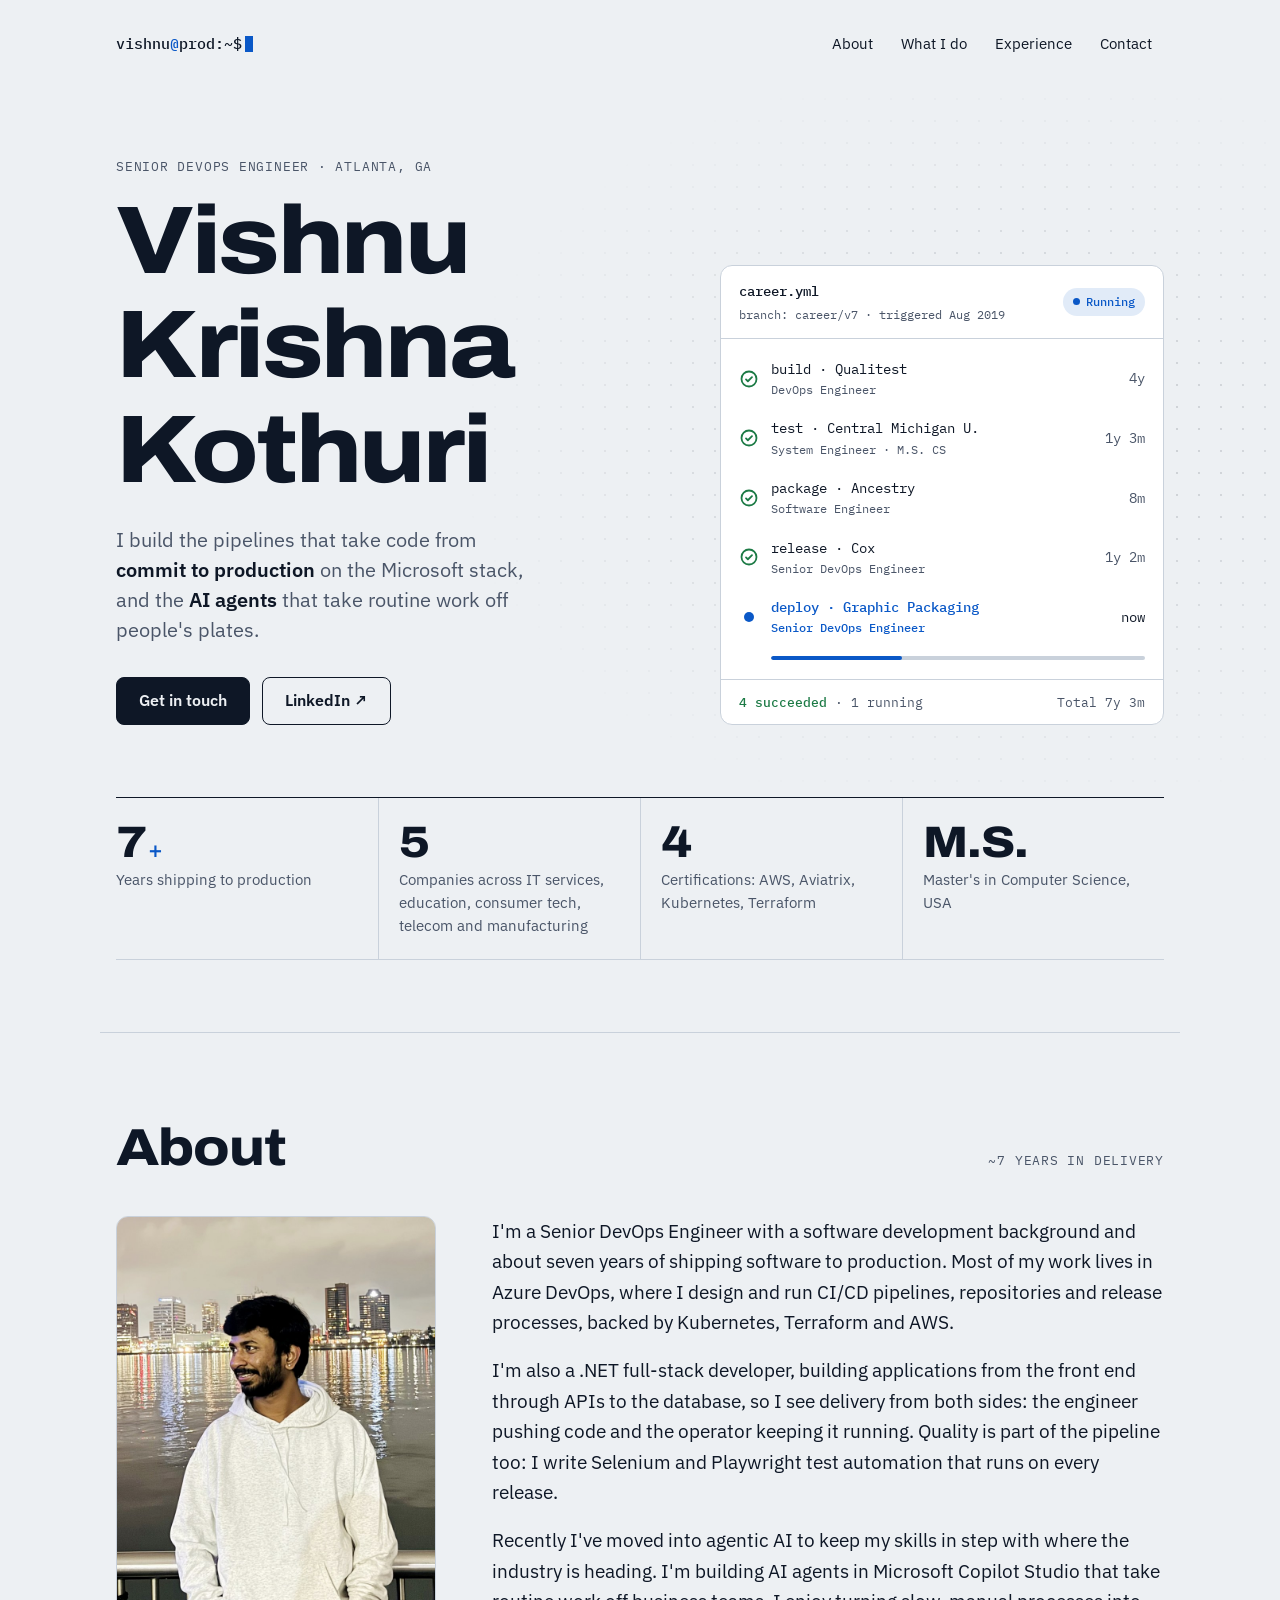
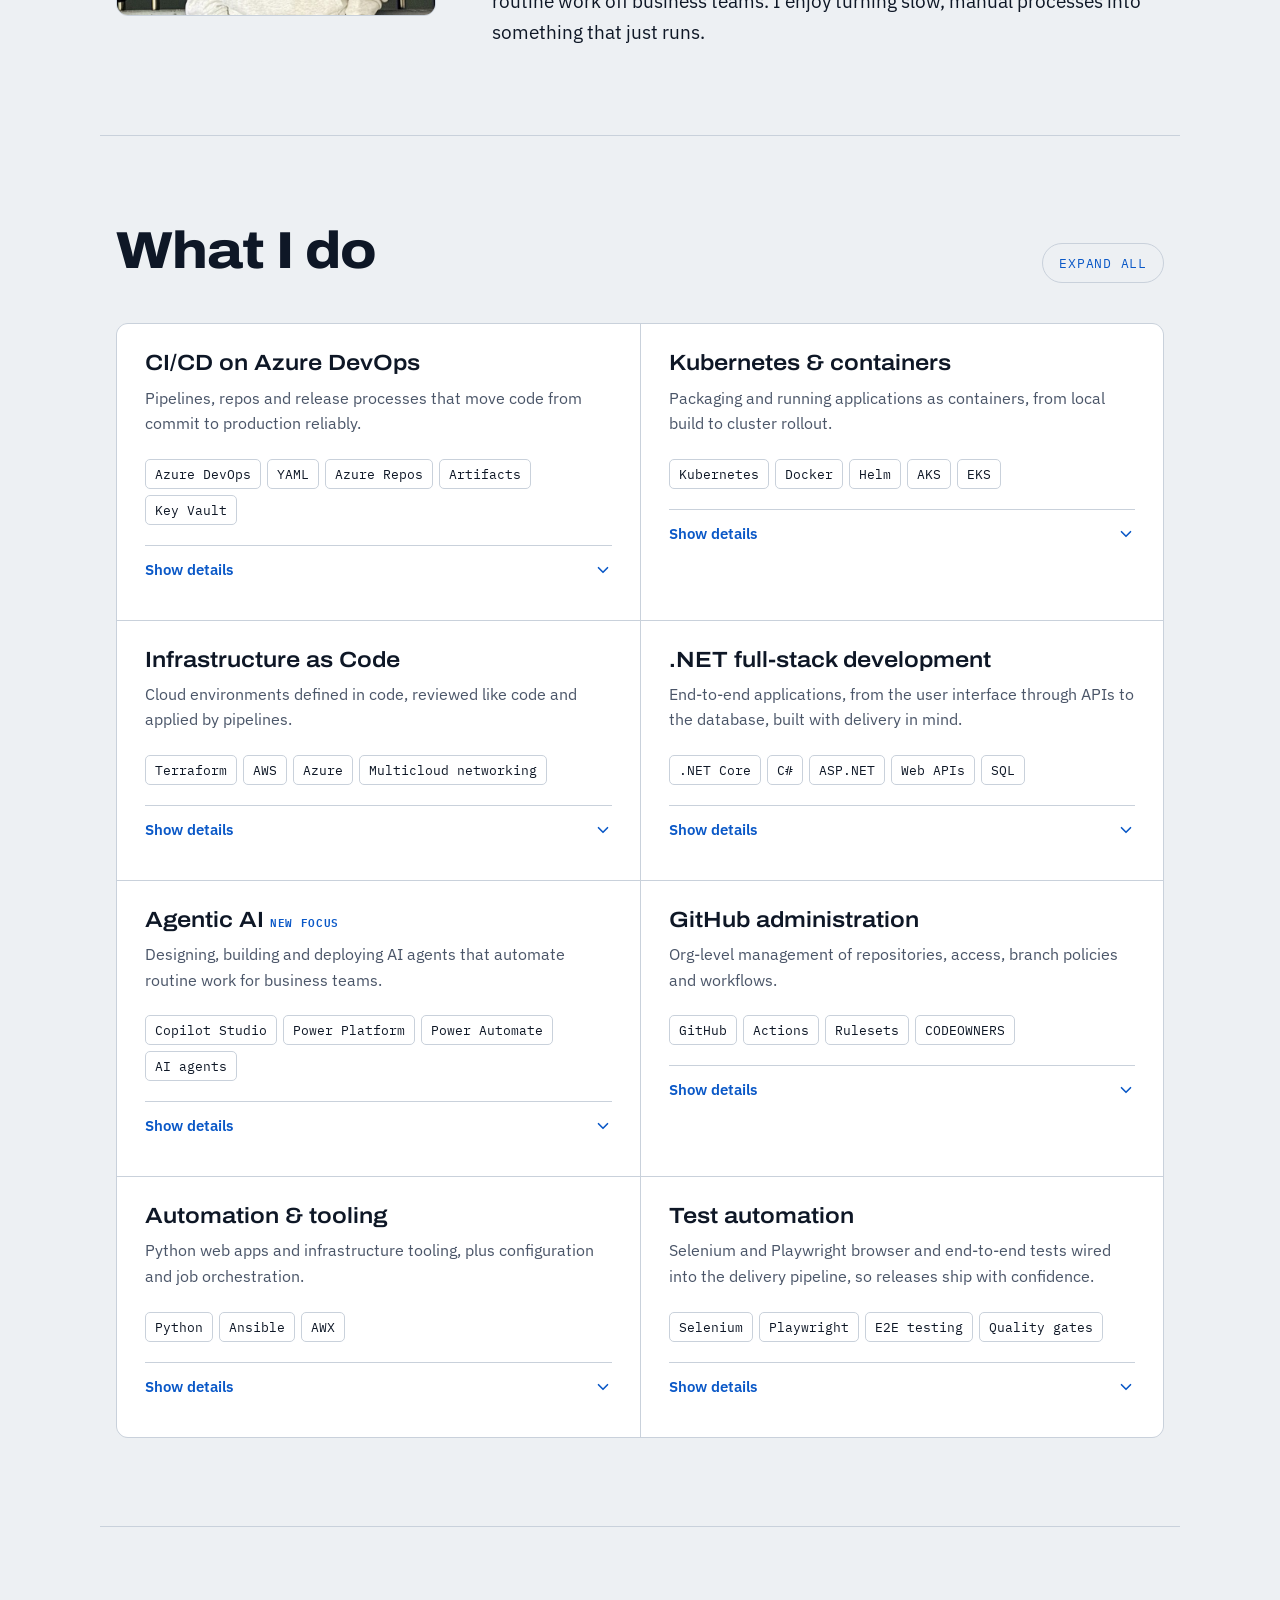
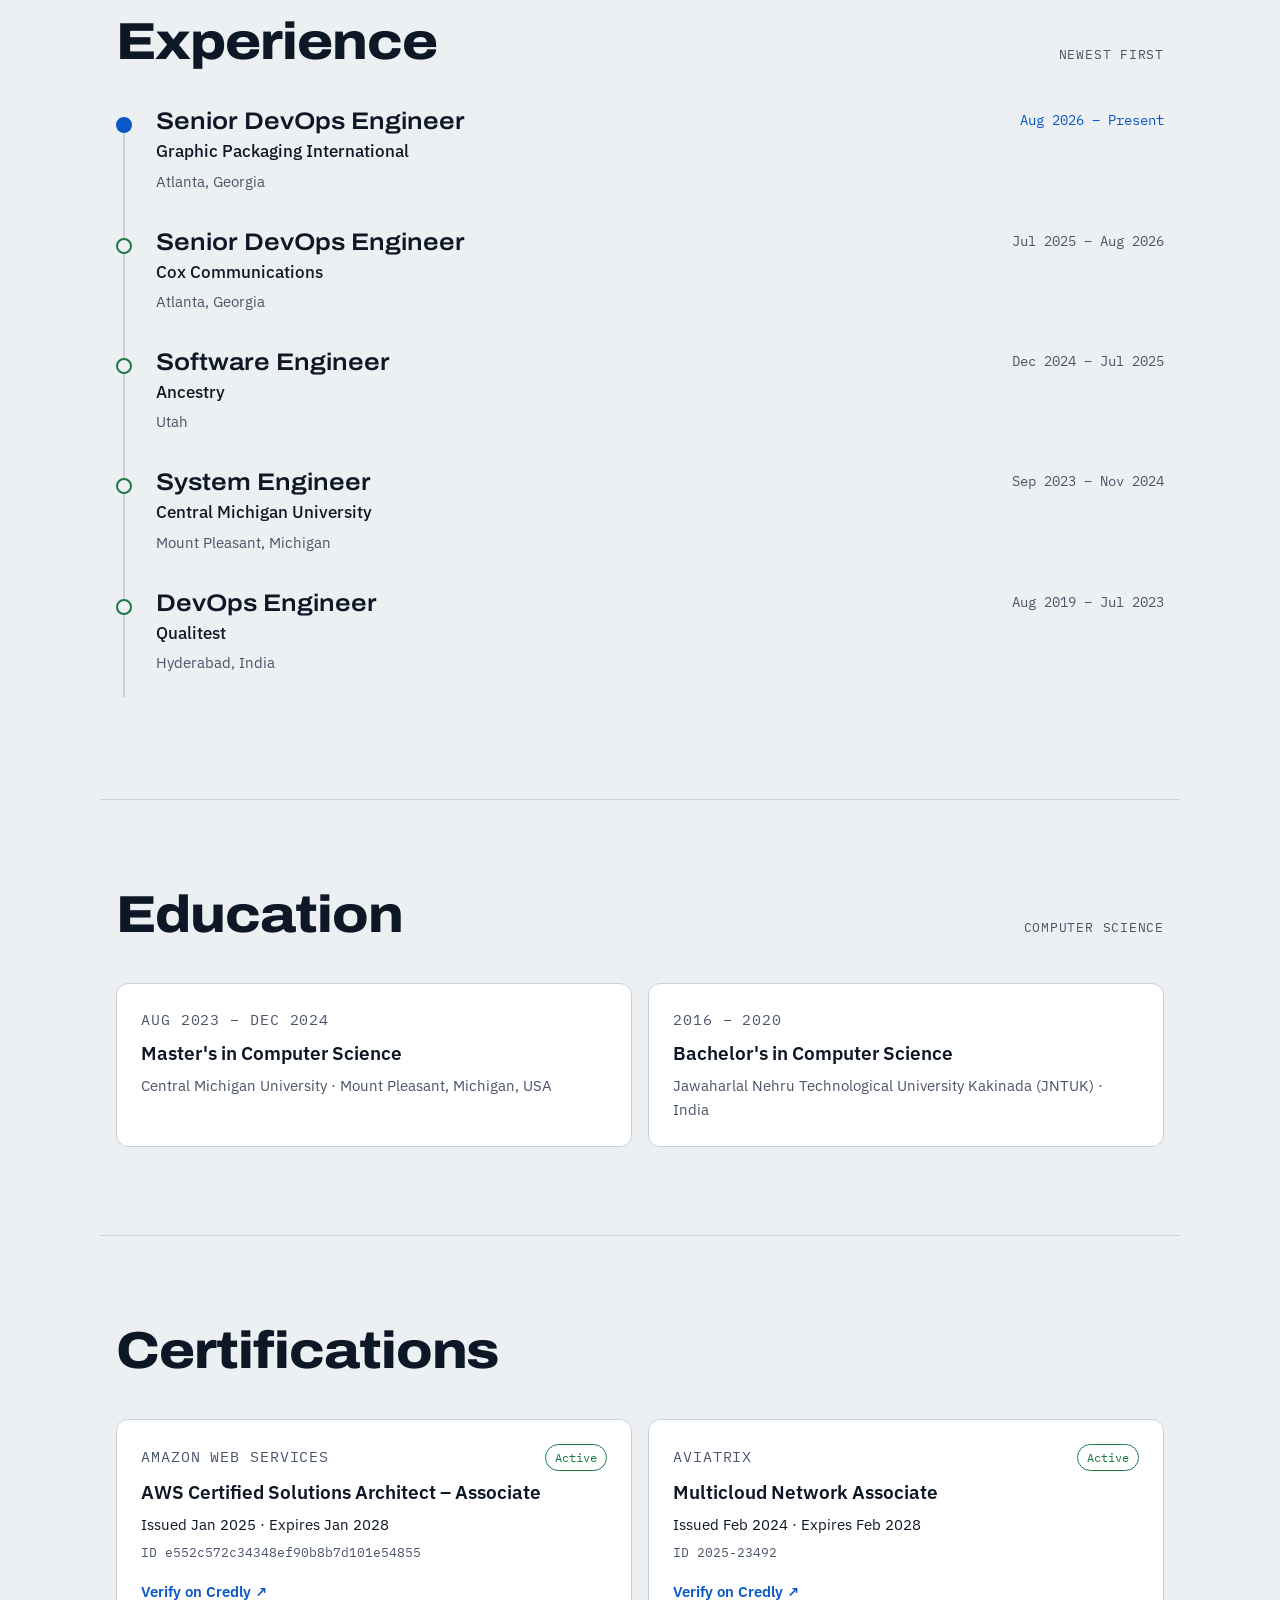
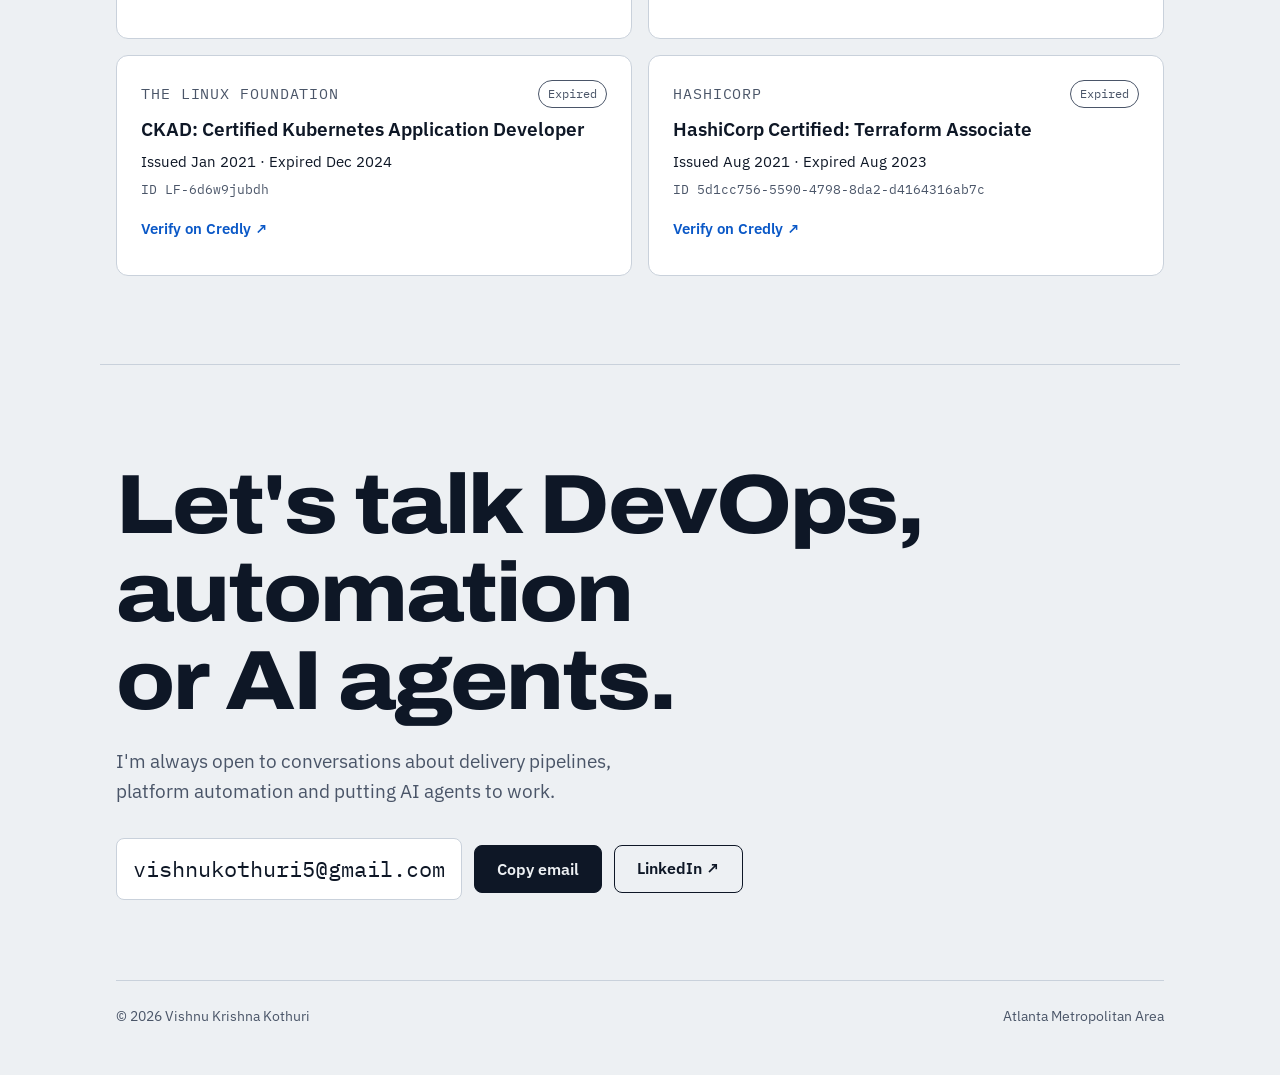
==== index.html @ b06115d7 "Add files via upload" ====
<!doctype html>
<html lang="en">
<head>
  <meta charset="utf-8">
  <meta name="viewport" content="width=device-width, initial-scale=1, viewport-fit=cover">
  <title>Vishnu Krishna Kothuri · Senior DevOps Engineer</title>
  <meta name="description" content="Vishnu Krishna Kothuri is a Senior DevOps Engineer in Atlanta working on Azure DevOps CI/CD, .NET full-stack development, Kubernetes, Terraform, AWS and agentic AI with Microsoft Copilot Studio.">
  <meta name="author" content="Vishnu Krishna Kothuri">
  <meta property="og:type" content="profile">
  <meta property="og:title" content="Vishnu Krishna Kothuri · Senior DevOps Engineer">
  <meta property="og:description" content="Pipelines from commit to production, .NET full-stack, and AI agents on the Microsoft stack.">
  <meta property="og:url" content="https://vishnukothuri.github.io/">
  <meta property="og:image" content="https://vishnukothuri.github.io/assets/vishnu.jpg">
  <meta name="twitter:card" content="summary_large_image">
  <link rel="canonical" href="https://vishnukothuri.github.io/">
  <meta name="theme-color" content="#EDF0F3" media="(prefers-color-scheme: light)">
  <meta name="theme-color" content="#0B111B" media="(prefers-color-scheme: dark)">
  <link rel="icon" href="assets/favicon.svg" type="image/svg+xml">
  <link rel="preconnect" href="https://fonts.googleapis.com">
  <link rel="preconnect" href="https://fonts.gstatic.com" crossorigin>
  <link rel="stylesheet" href="https://fonts.googleapis.com/css2?family=Archivo:wdth,wght@112,600;112,800&family=IBM+Plex+Sans:wght@400;500;600&family=IBM+Plex+Mono:wght@400;500&display=swap">
  <link rel="stylesheet" href="css/styles.css">
</head>
<body>
<header>
  <div class="wrap">
    <a class="mark" href="#top">vishnu<span>@</span>prod:~$</a>
    <nav aria-label="Main">
      <a href="#about">About</a>
      <a href="#work">What I do</a>
      <a href="#experience">Experience</a>
      <a href="#contact">Contact</a>
    </nav>
  </div>
</header>

<main id="top">
  <section class="hero">
    <div class="wrap">
      <div>
        <p class="label">Senior DevOps Engineer · Atlanta, GA</p>
        <h1><span class="ln"><span>Vishnu</span></span><span class="ln"><span>Krishna</span></span><span class="ln"><span>Kothuri</span></span></h1>
        <p class="role">I build the pipelines that take code from <strong>commit to production</strong> on the Microsoft stack, and the <strong>AI agents</strong> that take routine work off people's plates.</p>
        <div class="cta">
          <a class="btn primary" href="#contact">Get in touch</a>
          <a class="btn" href="https://www.linkedin.com/in/vishnukothuri">LinkedIn ↗</a>
        </div>
      </div>
      <div class="run" aria-label="Career shown as a pipeline run">
        <div class="run-head"><span class="run-title"><b>career.yml</b><small>branch: career/v7 · triggered Aug 2019</small></span><span class="badge"><i aria-hidden="true"></i>Running</span></div>
        <ol>
          <li><svg class="chk" viewBox="0 0 24 24" fill="none" stroke="currentColor" stroke-width="2.4" stroke-linecap="round" stroke-linejoin="round" aria-label="Completed" role="img"><circle cx="12" cy="12" r="10"></circle><path d="M8 12.5l2.5 2.5L16 9.5"></path></svg><span class="stg">build · Qualitest<em>DevOps Engineer</em></span><span>4y</span></li>
          <li><svg class="chk" viewBox="0 0 24 24" fill="none" stroke="currentColor" stroke-width="2.4" stroke-linecap="round" stroke-linejoin="round" aria-label="Completed" role="img"><circle cx="12" cy="12" r="10"></circle><path d="M8 12.5l2.5 2.5L16 9.5"></path></svg><span class="stg">test · Central Michigan U.<em>System Engineer · M.S. CS</em></span><span>1y 3m</span></li>
          <li><svg class="chk" viewBox="0 0 24 24" fill="none" stroke="currentColor" stroke-width="2.4" stroke-linecap="round" stroke-linejoin="round" aria-label="Completed" role="img"><circle cx="12" cy="12" r="10"></circle><path d="M8 12.5l2.5 2.5L16 9.5"></path></svg><span class="stg">package · Ancestry<em>Software Engineer</em></span><span>8m</span></li>
          <li><svg class="chk" viewBox="0 0 24 24" fill="none" stroke="currentColor" stroke-width="2.4" stroke-linecap="round" stroke-linejoin="round" aria-label="Completed" role="img"><circle cx="12" cy="12" r="10"></circle><path d="M8 12.5l2.5 2.5L16 9.5"></path></svg><span class="stg">release · Cox<em>Senior DevOps Engineer</em></span><span>1y 2m</span></li>
          <li class="live"><span class="dot" aria-hidden="true"></span><span class="stg">deploy · Graphic Packaging<em>Senior DevOps Engineer</em></span><span>now</span><span class="bar" aria-hidden="true"><b></b></span></li>
        </ol>
        <div class="run-foot"><span><b>4 succeeded</b> · 1 running</span><span>Total 7y 3m</span></div>
      </div>
    </div>
  </section>

  <section class="facts" aria-label="Quick facts">
    <div class="wrap">
      <dl>
        <div><dt>Years shipping to production</dt><dd data-count="7">7<small>+</small></dd></div>
        <div><dt>Companies across IT services, education, consumer tech, telecom and manufacturing</dt><dd data-count="5">5</dd></div>
        <div><dt>Certifications: AWS, Aviatrix, Kubernetes, Terraform</dt><dd data-count="4">4</dd></div>
        <div><dt>Master's in Computer Science, USA</dt><dd>M.S.</dd></div>
      </dl>
    </div>
  </section>

  <section class="block about" id="about">
    <div class="wrap">
      <div class="sec-head"><h2>About</h2><span class="label">~7 years in delivery</span></div>
      <div class="about-grid">
        <figure class="portrait"><img src="assets/vishnu.jpg" width="800" height="1000" loading="lazy" alt="Vishnu Krishna Kothuri by a waterfront with a city skyline at night"></figure>
        <div>
      <p>I'm a Senior DevOps Engineer with a software development background and about seven years of shipping software to production. Most of my work lives in Azure DevOps, where I design and run CI/CD pipelines, repositories and release processes, backed by Kubernetes, Terraform and AWS.</p>
      <p>I'm also a .NET full-stack developer, building applications from the front end through APIs to the database, so I see delivery from both sides: the engineer pushing code and the operator keeping it running. Quality is part of the pipeline too: I write Selenium and Playwright test automation that runs on every release.</p>
      <p>Recently I've moved into agentic AI to keep my skills in step with where the industry is heading. I'm building AI agents in Microsoft Copilot Studio that take routine work off business teams. I enjoy turning slow, manual processes into something that just runs.</p>
        </div>
      </div>
    </div>
  </section>

  <section class="block" id="work">
    <div class="wrap">
      <div class="sec-head"><h2>What I do</h2><button class="toggle-all" id="toggleAll" type="button" aria-pressed="false">Expand all</button></div>
      <div class="areas">
        <div class="area">
          <h3>CI/CD on Azure DevOps</h3>
          <p>Pipelines, repos and release processes that move code from commit to production reliably.</p>
          <div class="tags"><span>Azure DevOps</span><span>YAML</span><span>Azure Repos</span><span>Artifacts</span><span>Key Vault</span></div>
          <details class="more">
            <summary><span class="sm-open">Show details</span><span class="sm-close">Hide details</span><svg viewBox="0 0 24 24" fill="none" stroke="currentColor" stroke-width="2.2" stroke-linecap="round" stroke-linejoin="round" aria-hidden="true"><path d="M6 9l6 6 6-6"></path></svg></summary>
            <ul><li>Multi-stage YAML pipelines with reusable templates shared across teams</li><li>Environment approvals, gates and checks for safe promotion from dev to prod</li><li>Self-hosted agent pools, variable groups and Key Vault-backed secrets</li><li>Branch policies, PR validation builds and versioned artifact feeds</li></ul>
          </details>
        </div>
        <div class="area">
          <h3>Kubernetes &amp; containers</h3>
          <p>Packaging and running applications as containers, from local build to cluster rollout.</p>
          <div class="tags"><span>Kubernetes</span><span>Docker</span><span>Helm</span><span>AKS</span><span>EKS</span></div>
          <details class="more">
            <summary><span class="sm-open">Show details</span><span class="sm-close">Hide details</span><svg viewBox="0 0 24 24" fill="none" stroke="currentColor" stroke-width="2.2" stroke-linecap="round" stroke-linejoin="round" aria-hidden="true"><path d="M6 9l6 6 6-6"></path></svg></summary>
            <ul><li>Dockerfiles and multi-stage builds for lean, secure images</li><li>Deployments, Services, ConfigMaps, Secrets and health probes (CKAD)</li><li>Rolling updates and rollbacks driven straight from the pipeline</li><li>Helm charts to keep releases repeatable across environments</li></ul>
          </details>
        </div>
        <div class="area">
          <h3>Infrastructure as Code</h3>
          <p>Cloud environments defined in code, reviewed like code and applied by pipelines.</p>
          <div class="tags"><span>Terraform</span><span>AWS</span><span>Azure</span><span>Multicloud networking</span></div>
          <details class="more">
            <summary><span class="sm-open">Show details</span><span class="sm-close">Hide details</span><svg viewBox="0 0 24 24" fill="none" stroke="currentColor" stroke-width="2.2" stroke-linecap="round" stroke-linejoin="round" aria-hidden="true"><path d="M6 9l6 6 6-6"></path></svg></summary>
            <ul><li>Reusable Terraform modules with remote state and locking</li><li>Plan-on-PR, apply-on-merge workflows for safe infrastructure changes</li><li>AWS and Azure networking, compute and identity, built to architect-level practices</li><li>Drift detection and consistent dev, test and prod environments</li></ul>
          </details>
        </div>
        <div class="area">
          <h3>.NET full-stack development</h3>
          <p>End-to-end applications, from the user interface through APIs to the database, built with delivery in mind.</p>
          <div class="tags"><span>.NET Core</span><span>C#</span><span>ASP.NET</span><span>Web APIs</span><span>SQL</span></div>
          <details class="more">
            <summary><span class="sm-open">Show details</span><span class="sm-close">Hide details</span><svg viewBox="0 0 24 24" fill="none" stroke="currentColor" stroke-width="2.2" stroke-linecap="round" stroke-linejoin="round" aria-hidden="true"><path d="M6 9l6 6 6-6"></path></svg></summary>
            <ul><li>ASP.NET Core Web APIs and services with clean, testable layers</li><li>Front-end to database feature delivery with SQL data access</li><li>Unit and integration tests that run on every build</li><li>Configuration, logging and health checks designed for production</li></ul>
          </details>
        </div>
        <div class="area">
          <h3>Agentic AI <span class="label" style="font-size:11px;color:var(--accent)">New focus</span></h3>
          <p>Designing, building and deploying AI agents that automate routine work for business teams.</p>
          <div class="tags"><span>Copilot Studio</span><span>Power Platform</span><span>Power Automate</span><span>AI agents</span></div>
          <details class="more">
            <summary><span class="sm-open">Show details</span><span class="sm-close">Hide details</span><svg viewBox="0 0 24 24" fill="none" stroke="currentColor" stroke-width="2.2" stroke-linecap="round" stroke-linejoin="round" aria-hidden="true"><path d="M6 9l6 6 6-6"></path></svg></summary>
            <ul><li>Copilot Studio agents with topics, actions and knowledge sources</li><li>Connecting agents to business systems through Power Automate flows</li><li>Grounding answers in company documents and data</li><li>Moving agents through environments with proper lifecycle management</li></ul>
          </details>
        </div>
        <div class="area">
          <h3>GitHub administration</h3>
          <p>Org-level management of repositories, access, branch policies and workflows.</p>
          <div class="tags"><span>GitHub</span><span>Actions</span><span>Rulesets</span><span>CODEOWNERS</span></div>
          <details class="more">
            <summary><span class="sm-open">Show details</span><span class="sm-close">Hide details</span><svg viewBox="0 0 24 24" fill="none" stroke="currentColor" stroke-width="2.2" stroke-linecap="round" stroke-linejoin="round" aria-hidden="true"><path d="M6 9l6 6 6-6"></path></svg></summary>
            <ul><li>Teams, roles and least-privilege access across the organization</li><li>Rulesets and branch protection with required reviews and checks</li><li>Reusable GitHub Actions workflows and shared runners</li><li>Repository standards: templates, CODEOWNERS and security settings</li></ul>
          </details>
        </div>
        <div class="area">
          <h3>Automation &amp; tooling</h3>
          <p>Python web apps and infrastructure tooling, plus configuration and job orchestration.</p>
          <div class="tags"><span>Python</span><span>Ansible</span><span>AWX</span></div>
          <details class="more">
            <summary><span class="sm-open">Show details</span><span class="sm-close">Hide details</span><svg viewBox="0 0 24 24" fill="none" stroke="currentColor" stroke-width="2.2" stroke-linecap="round" stroke-linejoin="round" aria-hidden="true"><path d="M6 9l6 6 6-6"></path></svg></summary>
            <ul><li>Python tools and web apps for infrastructure management</li><li>Ansible playbooks and roles for consistent server configuration</li><li>AWX job templates, inventories and schedules for self-service runs</li><li>Replacing manual runbooks with automated, auditable jobs</li></ul>
          </details>
        </div>
        <div class="area">
          <h3>Test automation</h3>
          <p>Selenium and Playwright browser and end-to-end tests wired into the delivery pipeline, so releases ship with confidence.</p>
          <div class="tags"><span>Selenium</span><span>Playwright</span><span>E2E testing</span><span>Quality gates</span></div>
          <details class="more">
            <summary><span class="sm-open">Show details</span><span class="sm-close">Hide details</span><svg viewBox="0 0 24 24" fill="none" stroke="currentColor" stroke-width="2.2" stroke-linecap="round" stroke-linejoin="round" aria-hidden="true"><path d="M6 9l6 6 6-6"></path></svg></summary>
            <ul><li>Selenium and Playwright suites built on page-object patterns</li><li>Cross-browser and parallel test runs inside CI</li><li>Test reports, screenshots and traces published with each run</li><li>Quality gates that stop a failing build before release</li></ul>
          </details>
        </div>
      </div>
    </div>
  </section>

  <section class="block" id="experience">
    <div class="wrap">
      <div class="sec-head"><h2>Experience</h2><span class="label">Newest first</span></div>
      <ol class="stages">
        <li class="stage now"><h3>Senior DevOps Engineer</h3><span class="co">Graphic Packaging International</span><span class="meta">Atlanta, Georgia</span><span class="when">Aug 2026 – Present</span></li>
        <li class="stage"><h3>Senior DevOps Engineer</h3><span class="co">Cox Communications</span><span class="meta">Atlanta, Georgia</span><span class="when">Jul 2025 – Aug 2026</span></li>
        <li class="stage"><h3>Software Engineer</h3><span class="co">Ancestry</span><span class="meta">Utah</span><span class="when">Dec 2024 – Jul 2025</span></li>
        <li class="stage"><h3>System Engineer</h3><span class="co">Central Michigan University</span><span class="meta">Mount Pleasant, Michigan</span><span class="when">Sep 2023 – Nov 2024</span></li>
        <li class="stage"><h3>DevOps Engineer</h3><span class="co">Qualitest</span><span class="meta">Hyderabad, India</span><span class="when">Aug 2019 – Jul 2023</span></li>
      </ol>
    </div>
  </section>

  <section class="block" id="education">
    <div class="wrap">
      <div class="sec-head"><h2>Education</h2><span class="label">Computer Science</span></div>
      <div class="certs">
        <div class="cert"><span class="label">Aug 2023 – Dec 2024</span><strong>Master's in Computer Science</strong><span>Central Michigan University · Mount Pleasant, Michigan, USA</span></div>
        <div class="cert"><span class="label">2016 – 2020</span><strong>Bachelor's in Computer Science</strong><span>Jawaharlal Nehru Technological University Kakinada (JNTUK) · India</span></div>
      </div>
    </div>
  </section>

  <section class="block" id="certs">
    <div class="wrap">
      <div class="sec-head"><h2>Certifications</h2></div>
      <div class="certs">
        <div class="cert"><div class="cert-top"><span class="label">Amazon Web Services</span><span class="st on">Active</span></div><strong>AWS Certified Solutions Architect – Associate</strong><span class="dates">Issued Jan 2025 · Expires Jan 2028</span><span class="cid">ID e552c572c34348ef90b8b7d101e54855</span><a class="verify" href="https://www.credly.com/badges/22c8c0d5-47d7-46fd-81a7-9b046c6620ed/public_url">Verify on Credly ↗</a></div>
        <div class="cert"><div class="cert-top"><span class="label">Aviatrix</span><span class="st on">Active</span></div><strong>Multicloud Network Associate</strong><span class="dates">Issued Feb 2024 · Expires Feb 2028</span><span class="cid">ID 2025-23492</span><a class="verify" href="https://www.credly.com/badges/27cd3a73-63f0-4ceb-a4c9-595061b19363/public_url">Verify on Credly ↗</a></div>
        <div class="cert"><div class="cert-top"><span class="label">The Linux Foundation</span><span class="st off">Expired</span></div><strong>CKAD: Certified Kubernetes Application Developer</strong><span class="dates">Issued Jan 2021 · Expired Dec 2024</span><span class="cid">ID LF-6d6w9jubdh</span><a class="verify" href="https://www.credly.com/badges/189e9dc8-95a3-4b4f-8931-de633e4121b8">Verify on Credly ↗</a></div>
        <div class="cert"><div class="cert-top"><span class="label">HashiCorp</span><span class="st off">Expired</span></div><strong>HashiCorp Certified: Terraform Associate</strong><span class="dates">Issued Aug 2021 · Expired Aug 2023</span><span class="cid">ID 5d1cc756-5590-4798-8da2-d4164316ab7c</span><a class="verify" href="https://www.credly.com/badges/5d1cc756-5590-4798-8da2-d4164316ab7c">Verify on Credly ↗</a></div>
      </div>
    </div>
  </section>

  <section class="contact" id="contact">
    <div class="wrap">
      <h2>Let's talk DevOps, automation or AI agents.</h2>
      <p class="lead">I'm always open to conversations about delivery pipelines, platform automation and putting AI agents to work.</p>
      <div class="email-row">
        <span class="email" id="email">vishnukothuri5@gmail.com</span>
        <button class="btn primary" id="copyBtn" type="button">Copy email</button>
        <a class="btn" href="https://www.linkedin.com/in/vishnukothuri">LinkedIn ↗</a>
        <span class="copied" id="copied" aria-live="polite"></span>
      </div>
      <footer><span>© 2026 Vishnu Krishna Kothuri</span><span>Atlanta Metropolitan Area</span></footer>
    </div>
  </section>
</main>

<script src="js/main.js" defer></script>
</body>
</html>
---- css/styles.css ----
/* Base reset */
*,*::before,*::after{box-sizing:border-box}
html{-webkit-text-size-adjust:100%;scroll-behavior:smooth}
@media (prefers-reduced-motion:reduce){html{scroll-behavior:auto}}
body{margin:0}
img{max-width:100%;height:auto}
[hidden]{display:none!important}

/* Layout: one narrow column; the career is drawn as a delivery pipeline, commit (2019) to production (now). */
:root{
  --bg:#EDF0F3; --surface:#FFFFFF; --ink:#0E1726; --muted:#4A5568; --line:#C9D1DB;
  --accent:#0A58C7; --ok:#1C7A45;
  --display:"Archivo",'Helvetica Neue',Arial,sans-serif;
  --body:"IBM Plex Sans",system-ui,sans-serif;
  --mono:"IBM Plex Mono",ui-monospace,Menlo,monospace;
}
@media (prefers-color-scheme:dark){:root:not([data-theme="light"]){--bg:#0B111B;--surface:#131C2A;--ink:#E7ECF3;--muted:#9AA7B8;--line:#26334A;--accent:#6EA8FF;--ok:#4CC37F;color-scheme:dark}}
:root[data-theme="dark"]{--bg:#0B111B;--surface:#131C2A;--ink:#E7ECF3;--muted:#9AA7B8;--line:#26334A;--accent:#6EA8FF;--ok:#4CC37F;color-scheme:dark}

body{background:var(--bg);color:var(--ink);font-family:var(--body);font-size:17px;line-height:1.6}
.wrap{max-width:1080px;margin:0 auto;padding-left:max(16px,env(safe-area-inset-left,0px));padding-right:max(16px,env(safe-area-inset-right,0px))}
a{color:var(--accent)}
a:focus-visible,button:focus-visible{outline:2px solid var(--accent);outline-offset:3px;border-radius:4px}
h1,h2,h3{font-family:var(--display);font-stretch:112%;text-wrap:balance;margin:0;line-height:1.05}
.label{font-family:var(--mono);font-size:13px;letter-spacing:.06em;text-transform:uppercase;color:var(--muted)}


/* header */
header .wrap{display:flex;flex-wrap:wrap;justify-content:space-between;align-items:center;gap:12px;padding-block:22px}
.mark{font-family:var(--mono);font-weight:500;font-size:15px;color:var(--ink);text-decoration:none}
.mark span{color:var(--accent)}
nav{display:flex;flex-wrap:wrap;gap:4px}
nav a{color:var(--ink);text-decoration:none;font-size:15px;padding:10px 12px;border-radius:6px}
nav a:hover{background:var(--surface)}

/* hero */
.hero .wrap{padding-block:56px 72px;display:grid;grid-template-columns:minmax(0,1.25fr) minmax(0,1fr);gap:48px;align-items:end}
.hero h1{font-weight:800;font-size:clamp(46px,7.6vw,96px);letter-spacing:-.025em}
.hero .role{margin:20px 0 0;font-size:20px;line-height:1.5;max-width:34ch;color:var(--muted)}
.hero .role strong{color:var(--ink);font-weight:600}
.cta{display:flex;flex-wrap:wrap;gap:12px;margin-top:32px}
.btn{display:inline-flex;align-items:center;gap:8px;min-height:48px;padding:0 22px;border-radius:8px;font-weight:600;font-size:16px;text-decoration:none;border:1.5px solid var(--ink);color:var(--ink);background:transparent;cursor:pointer;font-family:var(--body)}
.btn.primary{background:var(--ink);color:var(--bg)}
.btn:hover{border-color:var(--accent)}

/* pipeline card */
.run{background:var(--surface);border:1px solid var(--line);border-radius:12px;font-family:var(--mono);font-size:14px;overflow:hidden}
.run-head{display:flex;justify-content:space-between;gap:12px;padding:14px 18px;border-bottom:1px solid var(--line);color:var(--muted)}
.run-head b{color:var(--ink);font-weight:500}
.run ol{list-style:none;margin:0;padding:10px 0}
.run li{display:grid;grid-template-columns:20px minmax(0,1fr) auto;gap:12px;align-items:center;padding:9px 18px}
.dot{width:10px;height:10px;border-radius:50%;background:var(--ok);justify-self:center}
.run li.live .dot{background:var(--accent);box-shadow:0 0 0 0 var(--accent);animation:ping 1.8s ease-out infinite}
.run li span:last-child{color:var(--muted);font-variant-numeric:tabular-nums}
.run li.live span:nth-child(2){color:var(--accent);font-weight:500}
.run-head{align-items:center;flex-wrap:wrap}
.run-title{display:flex;flex-direction:column;gap:2px;min-width:0}
.run-title small{font-size:12px;color:var(--muted)}
.badge{display:inline-flex;align-items:center;gap:6px;font-size:12px;font-weight:500;padding:4px 10px;border-radius:999px;color:var(--accent);background:color-mix(in srgb,var(--accent) 12%,transparent)}
.badge i{width:7px;height:7px;border-radius:50%;background:var(--accent);animation:ping 1.8s ease-out infinite}
.run li .chk{width:18px;height:18px;color:var(--ok);justify-self:center}
.run li .stg{display:flex;flex-direction:column;min-width:0}
.run li .stg em{font-style:normal;font-size:12px;color:var(--muted)}
.run li.live .stg em{color:var(--accent)}
.bar{grid-column:2/4;height:4px;border-radius:2px;background:var(--line);overflow:hidden;margin-top:6px}
.bar b{display:block;height:100%;width:35%;background:var(--accent);border-radius:2px;animation:slide 2.4s ease-in-out infinite}
@keyframes slide{0%{transform:translateX(-100%)}100%{transform:translateX(290%)}}
.run-foot{display:flex;flex-wrap:wrap;justify-content:space-between;gap:8px;padding:12px 18px;border-top:1px solid var(--line);font-size:12.5px;color:var(--muted)}
.run-foot b{color:var(--ok);font-weight:500}
@media (prefers-reduced-motion:reduce){.badge i,.bar b{animation:none}}
@keyframes ping{0%{box-shadow:0 0 0 0 color-mix(in srgb,var(--accent) 55%,transparent)}100%{box-shadow:0 0 0 10px transparent}}
@media (prefers-reduced-motion:reduce){.run li.live .dot{animation:none}}

/* quick facts */
.facts .wrap{padding-block:0 72px}
.facts dl{margin:0;display:grid;grid-template-columns:repeat(4,minmax(0,1fr));border-top:1.5px solid var(--ink);border-bottom:1px solid var(--line)}
.facts dl>div{padding:22px 20px 22px 0;display:flex;flex-direction:column;gap:4px;min-width:0}
.facts dl>div+div{padding-left:20px;border-left:1px solid var(--line)}
.facts dt{order:2;font-size:14.5px;color:var(--muted)}
.facts dd{order:1;margin:0;font-family:var(--display);font-stretch:112%;font-weight:800;font-size:clamp(30px,4vw,44px);line-height:1;letter-spacing:-.02em;font-variant-numeric:tabular-nums}
.facts dd small{font-size:.5em;font-weight:600;color:var(--accent);margin-left:2px}
@media (max-width:820px){.facts dl{grid-template-columns:repeat(2,minmax(0,1fr))}.facts dl>div:nth-child(3){padding-left:0;border-left:0}.facts dl>div:nth-child(n+3){border-top:1px solid var(--line)}}

/* sections */
section.block .wrap{padding-block:88px;border-top:1px solid var(--line)}
.sec-head{display:flex;flex-wrap:wrap;justify-content:space-between;align-items:baseline;gap:8px 24px;margin-bottom:40px}
.sec-head h2{font-weight:800;font-size:clamp(32px,4.6vw,52px);letter-spacing:-.02em}
.about p{margin:0;max-width:65ch;font-size:19px}
.about-grid{display:grid;grid-template-columns:minmax(0,320px) minmax(0,1fr);gap:56px;align-items:start}
.portrait{margin:0;display:flex;flex-direction:column;gap:10px}
.portrait img{display:block;width:100%;max-width:100%;aspect-ratio:4/5;object-fit:cover;border-radius:12px;border:1px solid var(--line)}
.portrait figcaption{font-family:var(--mono);font-size:13px;color:var(--muted)}
.about p+p{margin-top:18px}

.areas{display:grid;grid-template-columns:repeat(2,minmax(0,1fr));gap:1px;background:var(--line);border:1px solid var(--line);border-radius:12px;overflow:hidden}
.area{background:var(--surface);padding:28px;display:flex;flex-direction:column;gap:10px;min-width:0}
.area h3{font-size:22px;font-weight:600}
.area p{margin:0;color:var(--muted);font-size:16px}
.area ul{margin:4px 0 2px;padding:0;list-style:none;display:flex;flex-direction:column;gap:8px}
.area li{position:relative;padding-left:20px;font-size:15px;line-height:1.5}
.area li::before{content:"";position:absolute;left:2px;top:.62em;width:8px;height:2px;background:var(--accent)}
.area .tags{padding-top:6px}

/* Tap-to-expand details */
.more{border-top:1px solid var(--line);margin-top:10px;padding-top:2px}
.more summary{list-style:none;cursor:pointer;display:flex;align-items:center;justify-content:space-between;gap:12px;min-height:44px;font-weight:600;font-size:15px;color:var(--accent);border-radius:6px}
.more summary::-webkit-details-marker{display:none}
.more summary svg{width:18px;height:18px;flex:none;transition:transform .25s ease}
.more[open] summary svg{transform:rotate(180deg)}
.more summary:focus-visible{outline:2px solid var(--accent);outline-offset:3px}
.more .sm-close,.more[open] .sm-open{display:none}
.more[open] .sm-close{display:inline}
.more ul{padding-bottom:6px}
@media (prefers-reduced-motion:no-preference){.more[open] ul{animation:fadeUp .35s ease both}}
.toggle-all{font-family:var(--mono);font-size:13px;letter-spacing:.06em;text-transform:uppercase;color:var(--accent);background:transparent;border:1px solid var(--line);border-radius:999px;padding:0 16px;min-height:40px;cursor:pointer}
.toggle-all:hover{border-color:var(--accent)}
.toggle-all:focus-visible{outline:2px solid var(--accent);outline-offset:3px}
.tags{display:flex;flex-wrap:wrap;gap:6px;margin-top:6px}
.tags span{font-family:var(--mono);font-size:12.5px;padding:4px 9px;border:1px solid var(--line);border-radius:5px;color:var(--ink)}

/* experience as pipeline */
.stages{list-style:none;margin:0;padding:0;position:relative}
.stages::before{content:"";position:absolute;left:7px;top:14px;bottom:14px;width:2px;background:var(--line)}
.stage{position:relative;display:grid;grid-template-columns:minmax(0,1fr) auto;gap:4px 24px;padding:0 0 36px 40px}
.stage::before{content:"";position:absolute;left:0;top:8px;width:16px;height:16px;border-radius:50%;background:var(--bg);border:2px solid var(--ok)}
.stage.now::before{border-color:var(--accent);background:var(--accent)}
.stage h3{font-size:24px;font-weight:600;grid-column:1}
.stage .co{grid-column:1;color:var(--ink);font-weight:500}
.stage .meta{grid-column:1;color:var(--muted);font-size:15px}
.stage .when{grid-column:2;grid-row:1/span 3;font-family:var(--mono);font-size:14px;color:var(--muted);text-align:right;font-variant-numeric:tabular-nums;white-space:nowrap}
.stage.now .when{color:var(--accent)}

.certs{display:grid;grid-template-columns:repeat(2,minmax(0,1fr));gap:16px}
.cert{background:var(--surface);border:1px solid var(--line);border-radius:12px;padding:24px;display:flex;flex-direction:column;gap:6px}
.cert strong{font-size:19px;font-weight:600}
.cert span{color:var(--muted);font-size:15px}
.cert-top{display:flex;justify-content:space-between;align-items:center;gap:12px;flex-wrap:wrap}
.cert .st{font-family:var(--mono);font-size:12px;padding:3px 9px;border-radius:999px;border:1px solid currentColor}
.cert .st.on{color:var(--ok)}
.cert .st.off{color:var(--muted)}
.cert .cid{font-family:var(--mono);font-size:12.5px;overflow-wrap:anywhere}
.cert .dates{font-size:14.5px;color:var(--ink)}
.cert .verify{display:inline-flex;align-items:center;min-height:44px;margin-top:2px;font-weight:600;font-size:15px;text-decoration:none;align-self:flex-start}
.cert .verify:hover{text-decoration:underline}

/* contact */
.contact .wrap{padding-block:96px 48px;border-top:1px solid var(--line)}
.contact h2{font-weight:800;font-size:clamp(40px,7vw,84px);letter-spacing:-.025em;max-width:14ch}
.contact p.lead{color:var(--muted);font-size:19px;max-width:52ch;margin:20px 0 32px}
.email-row{display:flex;flex-wrap:wrap;align-items:center;gap:12px}
.email{font-family:var(--mono);font-size:clamp(16px,2.6vw,22px);padding:12px 16px;background:var(--surface);border:1px solid var(--line);border-radius:8px;user-select:all;overflow-wrap:anywhere;min-width:0}
.copied{font-family:var(--mono);font-size:13px;color:var(--ok)}
footer{display:flex;flex-wrap:wrap;justify-content:space-between;gap:12px;margin-top:80px;padding-top:24px;border-top:1px solid var(--line);font-size:14px;color:var(--muted)}

@media (max-width:820px){
  .hero .wrap{grid-template-columns:minmax(0,1fr);gap:40px}
  .areas,.certs,.about-grid{grid-template-columns:minmax(0,1fr)}
  .portrait{max-width:300px}
  .stage{grid-template-columns:minmax(0,1fr)}
  .stage .when{grid-column:1;grid-row:auto;text-align:left;order:-1}
}

/* ============ Graphics & motion ============ */

/* Dot-grid backdrop behind the hero */
.hero{position:relative;overflow:hidden}
.hero::before{content:"";position:absolute;inset:0;pointer-events:none;
  background-image:radial-gradient(color-mix(in srgb,var(--ink) 16%,transparent) 1px,transparent 1.4px);
  background-size:22px 22px;
  -webkit-mask-image:radial-gradient(ellipse 60% 75% at 78% 50%,#000 15%,transparent 72%);
          mask-image:radial-gradient(ellipse 60% 75% at 78% 50%,#000 15%,transparent 72%)}
.hero .wrap{position:relative}

/* Name lines (masked so each line slides up from below) */
.hero h1 .ln{display:block;overflow:hidden;padding-bottom:.04em}
.hero h1 .ln>span{display:inline-block}

/* Terminal cursor after the logo */
.mark::after{content:"";display:inline-block;width:.55em;height:1.05em;margin-left:3px;vertical-align:-.2em;background:var(--accent);animation:blink 1.1s steps(1) infinite}
@keyframes blink{50%{opacity:0}}

/* Hover states */
.area{transition:background-color .25s ease}
.area:hover{background:color-mix(in srgb,var(--accent) 5%,var(--surface))}
.cert{transition:transform .25s ease,box-shadow .25s ease,border-color .25s ease}
.cert:hover{transform:translateY(-3px);border-color:color-mix(in srgb,var(--accent) 45%,var(--line));box-shadow:0 14px 30px -18px color-mix(in srgb,var(--ink) 45%,transparent)}
.btn{transition:transform .2s ease,background-color .2s ease,border-color .2s ease}
.btn:hover{transform:translateY(-2px)}
.tags span{transition:border-color .2s ease,color .2s ease}
.area:hover .tags span{border-color:color-mix(in srgb,var(--accent) 40%,var(--line))}

/* Experience progress line (filled by script while scrolling) */
.stages::after{content:"";position:absolute;left:7px;top:14px;width:2px;
  height:calc((100% - 28px) * var(--p,1));background:var(--accent);border-radius:2px}

@media (prefers-reduced-motion:no-preference){
  /* Hero intro sequence */
  .hero h1 .ln>span{animation:rise .9s cubic-bezier(.2,.75,.2,1) both}
  .hero h1 .ln:nth-child(2)>span{animation-delay:.1s}
  .hero h1 .ln:nth-child(3)>span{animation-delay:.2s}
  .hero .label{animation:fadeUp .7s .05s both}
  .hero .role{animation:fadeUp .7s .4s both}
  .hero .cta{animation:fadeUp .7s .55s both}
  .run{animation:fadeUp .7s .35s both}
  .run-head{animation:fadeIn .5s .6s both}
  .run li{animation:stageIn .45s both}
  .run li:nth-child(1){animation-delay:.75s}
  .run li:nth-child(2){animation-delay:.95s}
  .run li:nth-child(3){animation-delay:1.15s}
  .run li:nth-child(4){animation-delay:1.35s}
  .run li:nth-child(5){animation-delay:1.55s}
  .run li .chk circle{stroke-dasharray:63;stroke-dashoffset:63;animation:draw .5s ease-out forwards}
  .run li .chk path{stroke-dasharray:14;stroke-dashoffset:14;animation:draw .3s ease-out forwards}
  .run li:nth-child(1) .chk circle{animation-delay:.85s}.run li:nth-child(1) .chk path{animation-delay:1.25s}
  .run li:nth-child(2) .chk circle{animation-delay:1.05s}.run li:nth-child(2) .chk path{animation-delay:1.45s}
  .run li:nth-child(3) .chk circle{animation-delay:1.25s}.run li:nth-child(3) .chk path{animation-delay:1.65s}
  .run li:nth-child(4) .chk circle{animation-delay:1.45s}.run li:nth-child(4) .chk path{animation-delay:1.85s}
  .run-foot{animation:fadeIn .5s 1.9s both}

  /* Scroll reveal (class added by script, so content stays visible without JS) */
  .reveal{opacity:0;transform:translateY(18px);transition:opacity .7s ease,transform .7s cubic-bezier(.2,.75,.2,1)}
  .reveal.in{opacity:1;transform:none}
}
@keyframes rise{from{transform:translateY(105%)}}
@keyframes fadeUp{from{opacity:0;transform:translateY(12px)}}
@keyframes fadeIn{from{opacity:0}}
@keyframes stageIn{from{opacity:0;transform:translateX(-10px)}}
@keyframes draw{to{stroke-dashoffset:0}}
@media (prefers-reduced-motion:reduce){.mark::after{animation:none}}
.stage::before{z-index:1}
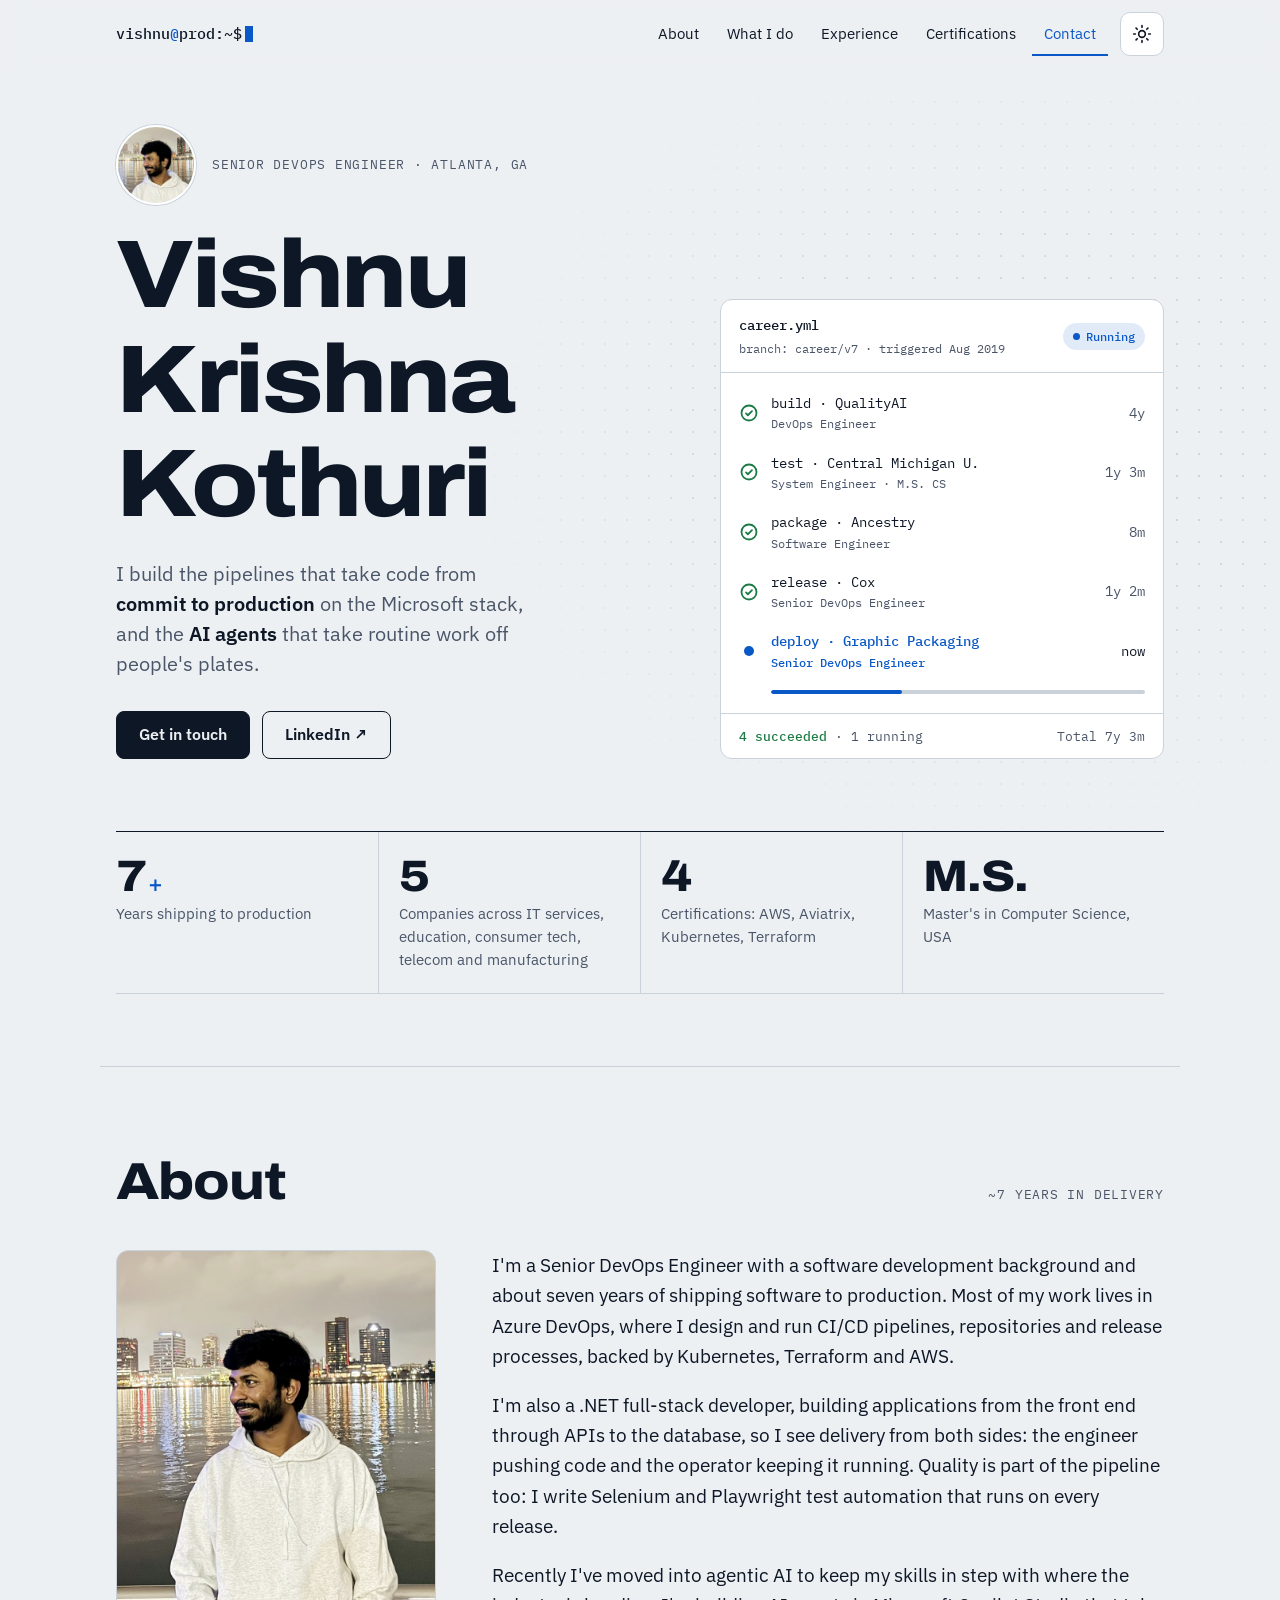
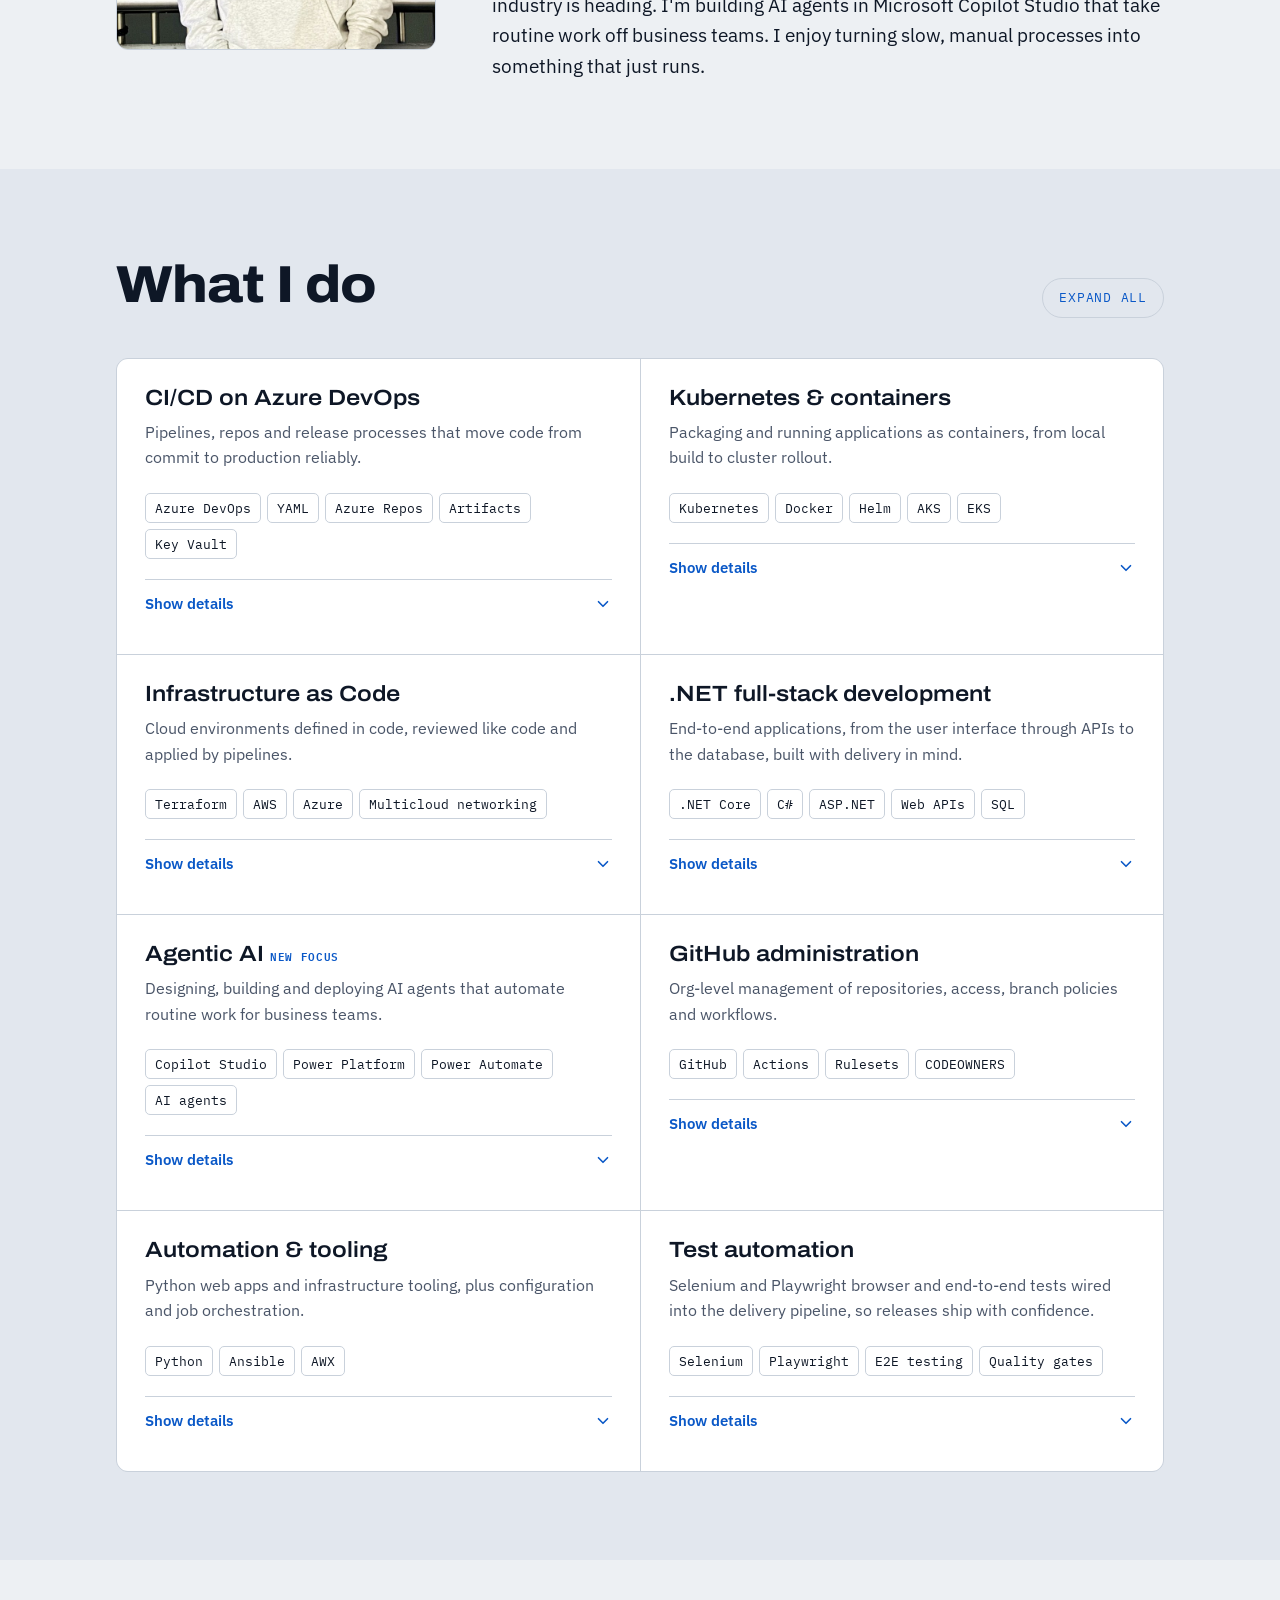
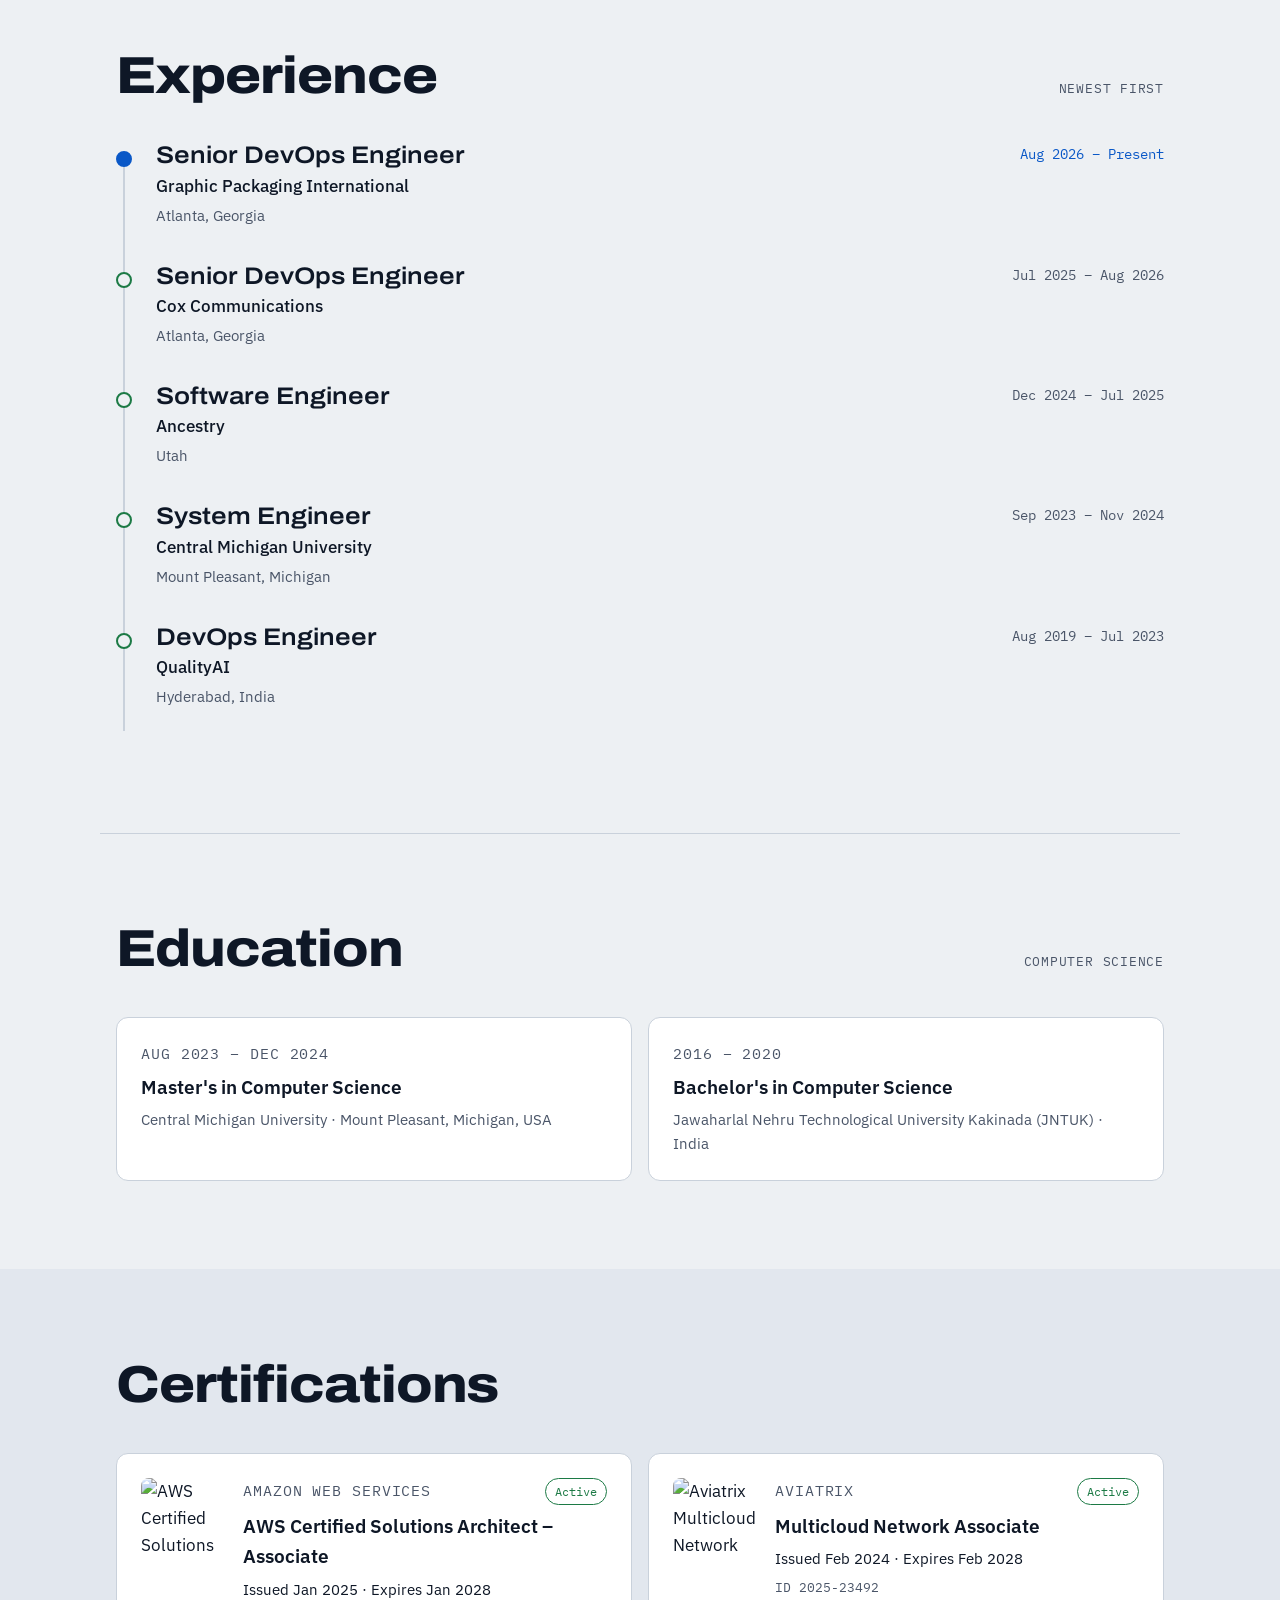
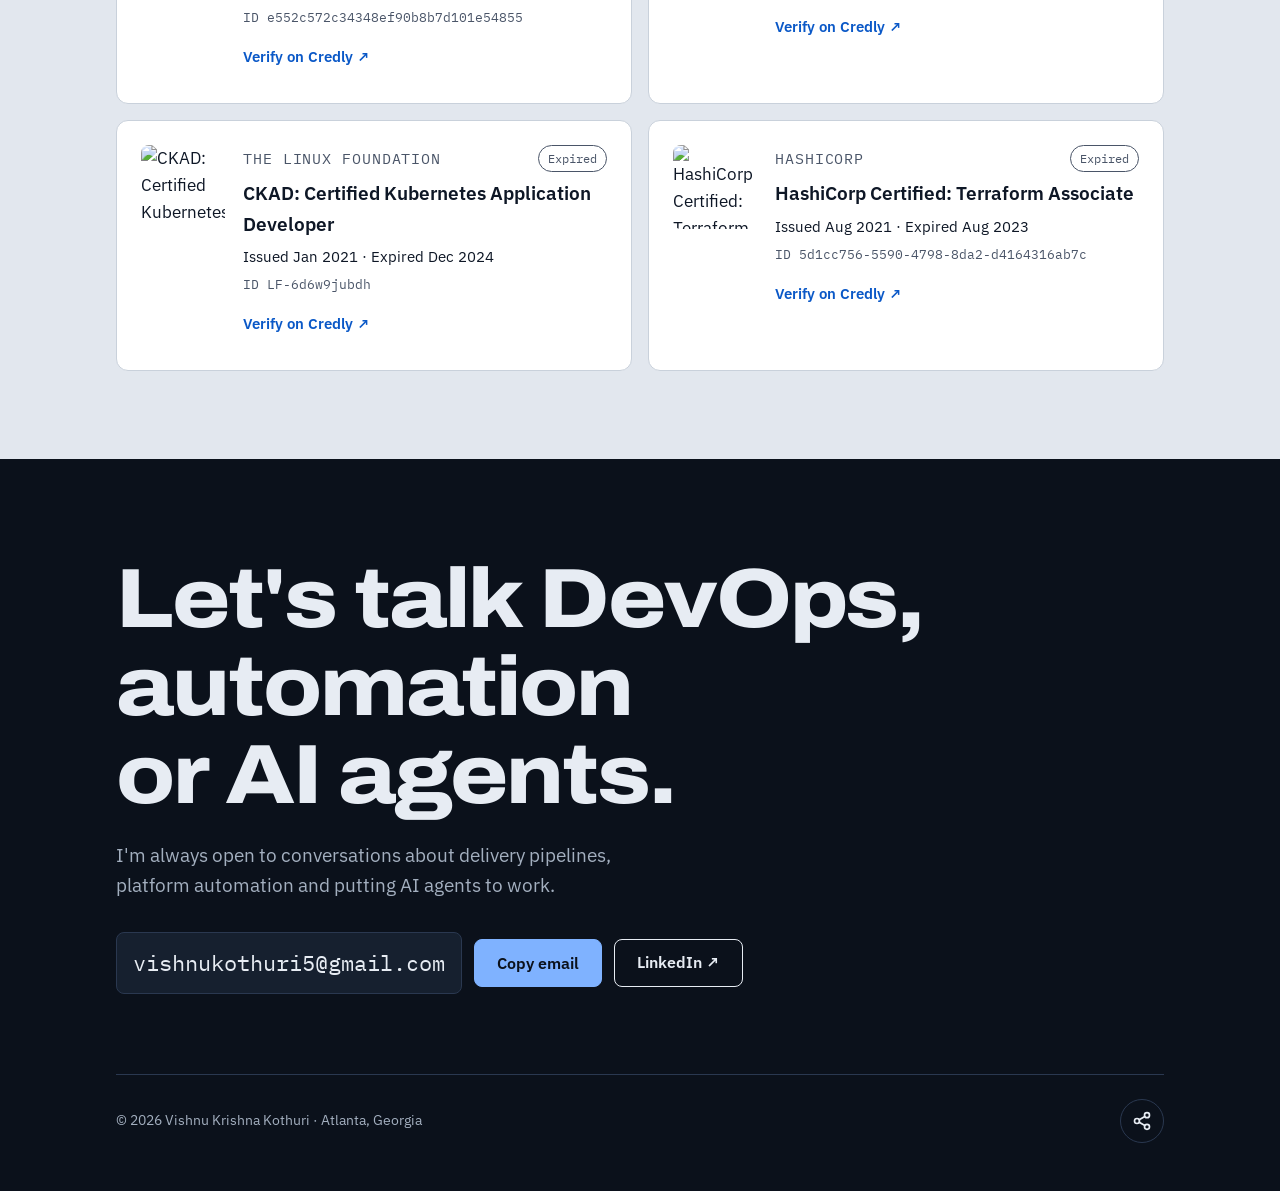
==== commit 48ac65ca: "Add files via upload" ====
--- a/index.html
+++ b/index.html
@@ -3,7 +3,7 @@
 <head>
   <meta charset="utf-8">
   <meta name="viewport" content="width=device-width, initial-scale=1, viewport-fit=cover">
-  <title>Vishnu Krishna Kothuri · Senior DevOps Engineer</title>
+  <title>Vishnu Krishna Kothuri · Senior DevOps Engineer · Portfolio</title>
   <meta name="description" content="Vishnu Krishna Kothuri is a Senior DevOps Engineer in Atlanta working on Azure DevOps CI/CD, .NET full-stack development, Kubernetes, Terraform, AWS and agentic AI with Microsoft Copilot Studio.">
   <meta name="author" content="Vishnu Krishna Kothuri">
   <meta property="og:type" content="profile">
@@ -20,15 +20,74 @@
   <link rel="preconnect" href="https://fonts.gstatic.com" crossorigin>
   <link rel="stylesheet" href="https://fonts.googleapis.com/css2?family=Archivo:wdth,wght@112,600;112,800&family=IBM+Plex+Sans:wght@400;500;600&family=IBM+Plex+Mono:wght@400;500&display=swap">
   <link rel="stylesheet" href="css/styles.css">
+  <script>try{var t=localStorage.getItem("theme");if(t)document.documentElement.setAttribute("data-theme",t)}catch(e){}</script>
+  <script type="application/ld+json">
+{
+    "@context": "https://schema.org",
+    "@type": "Person",
+    "name": "Vishnu Krishna Kothuri",
+    "alternateName": [
+      "Vishnu Kothuri",
+      "Vishnu Krishna"
+    ],
+    "url": "https://vishnukothuri.github.io/",
+    "image": "https://vishnukothuri.github.io/assets/vishnu.jpg",
+    "jobTitle": "Senior DevOps Engineer",
+    "worksFor": {
+      "@type": "Organization",
+      "name": "Graphic Packaging International"
+    },
+    "address": {
+      "@type": "PostalAddress",
+      "addressLocality": "Atlanta",
+      "addressRegion": "GA",
+      "addressCountry": "US"
+    },
+    "email": "mailto:vishnukothuri5@gmail.com",
+    "alumniOf": [
+      {
+        "@type": "CollegeOrUniversity",
+        "name": "Central Michigan University"
+      },
+      {
+        "@type": "CollegeOrUniversity",
+        "name": "Jawaharlal Nehru Technological University Kakinada"
+      }
+    ],
+    "knowsAbout": [
+      "Azure DevOps",
+      "CI/CD",
+      ".NET",
+      "Kubernetes",
+      "Terraform",
+      "AWS",
+      "Agentic AI",
+      "Microsoft Copilot Studio",
+      "Selenium",
+      "Playwright",
+      "Ansible",
+      "Python"
+    ],
+    "sameAs": [
+      "https://www.linkedin.com/in/vishnukothuri"
+    ]
+  }
+  </script>
 </head>
 <body>
-<header>
+<div class="progress" aria-hidden="true"><b id="progressBar"></b></div>
+<header class="site-header">
   <div class="wrap">
     <a class="mark" href="#top">vishnu<span>@</span>prod:~$</a>
-    <nav aria-label="Main">
+    <div class="h-tools">
+      <button class="icon-btn" id="themeBtn" type="button" aria-label="Switch color theme"><svg class="i-sun" viewBox="0 0 24 24" fill="none" stroke="currentColor" stroke-width="2" stroke-linecap="round" aria-hidden="true"><circle cx="12" cy="12" r="4"></circle><path d="M12 2v2M12 20v2M4.9 4.9l1.4 1.4M17.7 17.7l1.4 1.4M2 12h2M20 12h2M4.9 19.1l1.4-1.4M17.7 6.3l1.4-1.4"></path></svg><svg class="i-moon" viewBox="0 0 24 24" fill="none" stroke="currentColor" stroke-width="2" stroke-linecap="round" stroke-linejoin="round" aria-hidden="true"><path d="M20 14.5A8 8 0 1 1 9.5 4a6.5 6.5 0 0 0 10.5 10.5z"></path></svg></button>
+      <button class="icon-btn menu-btn" id="menuBtn" type="button" aria-label="Open menu" aria-expanded="false" aria-controls="mainNav"><svg viewBox="0 0 24 24" fill="none" stroke="currentColor" stroke-width="2" stroke-linecap="round" aria-hidden="true"><path d="M4 7h16M4 12h16M4 17h16"></path></svg></button>
+    </div>
+    <nav aria-label="Main" id="mainNav">
       <a href="#about">About</a>
       <a href="#work">What I do</a>
       <a href="#experience">Experience</a>
+      <a href="#certs">Certifications</a>
       <a href="#contact">Contact</a>
     </nav>
   </div>
@@ -38,18 +97,18 @@
   <section class="hero">
     <div class="wrap">
       <div>
-        <p class="label">Senior DevOps Engineer · Atlanta, GA</p>
+        <div class="hero-id"><img class="avatar" src="assets/avatar.jpg" alt="" width="80" height="80"><p class="label">Senior DevOps Engineer · Atlanta, GA</p></div>
         <h1><span class="ln"><span>Vishnu</span></span><span class="ln"><span>Krishna</span></span><span class="ln"><span>Kothuri</span></span></h1>
         <p class="role">I build the pipelines that take code from <strong>commit to production</strong> on the Microsoft stack, and the <strong>AI agents</strong> that take routine work off people's plates.</p>
         <div class="cta">
           <a class="btn primary" href="#contact">Get in touch</a>
-          <a class="btn" href="https://www.linkedin.com/in/vishnukothuri">LinkedIn ↗</a>
+          <a class="btn" href="https://www.linkedin.com/in/vishnukothuri" target="_blank" rel="noopener">LinkedIn ↗</a>
         </div>
       </div>
       <div class="run" aria-label="Career shown as a pipeline run">
         <div class="run-head"><span class="run-title"><b>career.yml</b><small>branch: career/v7 · triggered Aug 2019</small></span><span class="badge"><i aria-hidden="true"></i>Running</span></div>
         <ol>
-          <li><svg class="chk" viewBox="0 0 24 24" fill="none" stroke="currentColor" stroke-width="2.4" stroke-linecap="round" stroke-linejoin="round" aria-label="Completed" role="img"><circle cx="12" cy="12" r="10"></circle><path d="M8 12.5l2.5 2.5L16 9.5"></path></svg><span class="stg">build · Qualitest<em>DevOps Engineer</em></span><span>4y</span></li>
+          <li><svg class="chk" viewBox="0 0 24 24" fill="none" stroke="currentColor" stroke-width="2.4" stroke-linecap="round" stroke-linejoin="round" aria-label="Completed" role="img"><circle cx="12" cy="12" r="10"></circle><path d="M8 12.5l2.5 2.5L16 9.5"></path></svg><span class="stg">build · QualityAI<em>DevOps Engineer</em></span><span>4y</span></li>
           <li><svg class="chk" viewBox="0 0 24 24" fill="none" stroke="currentColor" stroke-width="2.4" stroke-linecap="round" stroke-linejoin="round" aria-label="Completed" role="img"><circle cx="12" cy="12" r="10"></circle><path d="M8 12.5l2.5 2.5L16 9.5"></path></svg><span class="stg">test · Central Michigan U.<em>System Engineer · M.S. CS</em></span><span>1y 3m</span></li>
           <li><svg class="chk" viewBox="0 0 24 24" fill="none" stroke="currentColor" stroke-width="2.4" stroke-linecap="round" stroke-linejoin="round" aria-label="Completed" role="img"><circle cx="12" cy="12" r="10"></circle><path d="M8 12.5l2.5 2.5L16 9.5"></path></svg><span class="stg">package · Ancestry<em>Software Engineer</em></span><span>8m</span></li>
           <li><svg class="chk" viewBox="0 0 24 24" fill="none" stroke="currentColor" stroke-width="2.4" stroke-linecap="round" stroke-linejoin="round" aria-label="Completed" role="img"><circle cx="12" cy="12" r="10"></circle><path d="M8 12.5l2.5 2.5L16 9.5"></path></svg><span class="stg">release · Cox<em>Senior DevOps Engineer</em></span><span>1y 2m</span></li>
@@ -85,7 +144,7 @@
     </div>
   </section>
 
-  <section class="block" id="work">
+  <section class="block band" id="work">
     <div class="wrap">
       <div class="sec-head"><h2>What I do</h2><button class="toggle-all" id="toggleAll" type="button" aria-pressed="false">Expand all</button></div>
       <div class="areas">
@@ -173,7 +232,7 @@
         <li class="stage"><h3>Senior DevOps Engineer</h3><span class="co">Cox Communications</span><span class="meta">Atlanta, Georgia</span><span class="when">Jul 2025 – Aug 2026</span></li>
         <li class="stage"><h3>Software Engineer</h3><span class="co">Ancestry</span><span class="meta">Utah</span><span class="when">Dec 2024 – Jul 2025</span></li>
         <li class="stage"><h3>System Engineer</h3><span class="co">Central Michigan University</span><span class="meta">Mount Pleasant, Michigan</span><span class="when">Sep 2023 – Nov 2024</span></li>
-        <li class="stage"><h3>DevOps Engineer</h3><span class="co">Qualitest</span><span class="meta">Hyderabad, India</span><span class="when">Aug 2019 – Jul 2023</span></li>
+        <li class="stage"><h3>DevOps Engineer</h3><span class="co">QualityAI</span><span class="meta">Hyderabad, India</span><span class="when">Aug 2019 – Jul 2023</span></li>
       </ol>
     </div>
   </section>
@@ -188,14 +247,14 @@
     </div>
   </section>
 
-  <section class="block" id="certs">
+  <section class="block band" id="certs">
     <div class="wrap">
       <div class="sec-head"><h2>Certifications</h2></div>
       <div class="certs">
-        <div class="cert"><div class="cert-top"><span class="label">Amazon Web Services</span><span class="st on">Active</span></div><strong>AWS Certified Solutions Architect – Associate</strong><span class="dates">Issued Jan 2025 · Expires Jan 2028</span><span class="cid">ID e552c572c34348ef90b8b7d101e54855</span><a class="verify" href="https://www.credly.com/badges/22c8c0d5-47d7-46fd-81a7-9b046c6620ed/public_url">Verify on Credly ↗</a></div>
-        <div class="cert"><div class="cert-top"><span class="label">Aviatrix</span><span class="st on">Active</span></div><strong>Multicloud Network Associate</strong><span class="dates">Issued Feb 2024 · Expires Feb 2028</span><span class="cid">ID 2025-23492</span><a class="verify" href="https://www.credly.com/badges/27cd3a73-63f0-4ceb-a4c9-595061b19363/public_url">Verify on Credly ↗</a></div>
-        <div class="cert"><div class="cert-top"><span class="label">The Linux Foundation</span><span class="st off">Expired</span></div><strong>CKAD: Certified Kubernetes Application Developer</strong><span class="dates">Issued Jan 2021 · Expired Dec 2024</span><span class="cid">ID LF-6d6w9jubdh</span><a class="verify" href="https://www.credly.com/badges/189e9dc8-95a3-4b4f-8931-de633e4121b8">Verify on Credly ↗</a></div>
-        <div class="cert"><div class="cert-top"><span class="label">HashiCorp</span><span class="st off">Expired</span></div><strong>HashiCorp Certified: Terraform Associate</strong><span class="dates">Issued Aug 2021 · Expired Aug 2023</span><span class="cid">ID 5d1cc756-5590-4798-8da2-d4164316ab7c</span><a class="verify" href="https://www.credly.com/badges/5d1cc756-5590-4798-8da2-d4164316ab7c">Verify on Credly ↗</a></div>
+        <div class="cert has-badge"><img class="badge-img" src="https://images.credly.com/size/340x340/images/0e284c3f-5164-4b21-8660-0d84737941bc/image.png" alt="AWS Certified Solutions Architect – Associate badge" width="84" height="84" loading="lazy"><div class="cert-body"><div class="cert-top"><span class="label">Amazon Web Services</span><span class="st on">Active</span></div><strong>AWS Certified Solutions Architect – Associate</strong><span class="dates">Issued Jan 2025 · Expires Jan 2028</span><span class="cid">ID e552c572c34348ef90b8b7d101e54855</span><a class="verify" href="https://www.credly.com/badges/22c8c0d5-47d7-46fd-81a7-9b046c6620ed/public_url" target="_blank" rel="noopener">Verify on Credly ↗</a></div></div>
+        <div class="cert has-badge"><img class="badge-img" src="https://images.credly.com/size/340x340/images/e3c001fd-161d-433a-a7a4-049556d6112d/blob" alt="Aviatrix Multicloud Network Associate badge" width="84" height="84" loading="lazy"><div class="cert-body"><div class="cert-top"><span class="label">Aviatrix</span><span class="st on">Active</span></div><strong>Multicloud Network Associate</strong><span class="dates">Issued Feb 2024 · Expires Feb 2028</span><span class="cid">ID 2025-23492</span><a class="verify" href="https://www.credly.com/badges/27cd3a73-63f0-4ceb-a4c9-595061b19363/public_url" target="_blank" rel="noopener">Verify on Credly ↗</a></div></div>
+        <div class="cert has-badge"><img class="badge-img" src="https://images.credly.com/size/340x340/images/cc8adc83-1dc6-4d57-8e20-22171247e052/blob" alt="CKAD: Certified Kubernetes Application Developer badge" width="84" height="84" loading="lazy"><div class="cert-body"><div class="cert-top"><span class="label">The Linux Foundation</span><span class="st off">Expired</span></div><strong>CKAD: Certified Kubernetes Application Developer</strong><span class="dates">Issued Jan 2021 · Expired Dec 2024</span><span class="cid">ID LF-6d6w9jubdh</span><a class="verify" href="https://www.credly.com/badges/189e9dc8-95a3-4b4f-8931-de633e4121b8" target="_blank" rel="noopener">Verify on Credly ↗</a></div></div>
+        <div class="cert has-badge"><img class="badge-img" src="https://images.credly.com/size/340x340/images/cd038261-9d1c-4792-bc62-3a3b5bda175c/blob" alt="HashiCorp Certified: Terraform Associate badge" width="84" height="84" loading="lazy"><div class="cert-body"><div class="cert-top"><span class="label">HashiCorp</span><span class="st off">Expired</span></div><strong>HashiCorp Certified: Terraform Associate</strong><span class="dates">Issued Aug 2021 · Expired Aug 2023</span><span class="cid">ID 5d1cc756-5590-4798-8da2-d4164316ab7c</span><a class="verify" href="https://www.credly.com/badges/5d1cc756-5590-4798-8da2-d4164316ab7c" target="_blank" rel="noopener">Verify on Credly ↗</a></div></div>
       </div>
     </div>
   </section>
@@ -207,13 +266,14 @@
       <div class="email-row">
         <span class="email" id="email">vishnukothuri5@gmail.com</span>
         <button class="btn primary" id="copyBtn" type="button">Copy email</button>
-        <a class="btn" href="https://www.linkedin.com/in/vishnukothuri">LinkedIn ↗</a>
+        <a class="btn" href="https://www.linkedin.com/in/vishnukothuri" target="_blank" rel="noopener">LinkedIn ↗</a>
         <span class="copied" id="copied" aria-live="polite"></span>
       </div>
-      <footer><span>© 2026 Vishnu Krishna Kothuri</span><span>Atlanta Metropolitan Area</span></footer>
+      <footer><span>© 2026 Vishnu Krishna Kothuri · Atlanta, Georgia</span><span class="share-wrap"><span class="share-msg" id="shareMsg" aria-live="polite"></span><button class="share-btn" id="shareBtn" type="button" aria-label="Share this portfolio" title="Share"><svg viewBox="0 0 24 24" fill="none" stroke="currentColor" stroke-width="2" stroke-linecap="round" stroke-linejoin="round" aria-hidden="true"><circle cx="18" cy="5" r="3"></circle><circle cx="6" cy="12" r="3"></circle><circle cx="18" cy="19" r="3"></circle><path d="M8.6 13.5l6.8 4M15.4 6.5l-6.8 4"></path></svg></button></span></footer>
     </div>
   </section>
 </main>
+<a class="to-top" href="#top" id="toTop" aria-label="Back to top"><svg viewBox="0 0 24 24" fill="none" stroke="currentColor" stroke-width="2.2" stroke-linecap="round" stroke-linejoin="round" aria-hidden="true"><path d="M12 19V5M6 11l6-6 6 6"></path></svg></a>
 
 <script src="js/main.js" defer></script>
 </body>
--- a/css/styles.css
+++ b/css/styles.css
@@ -228,3 +228,76 @@
 @keyframes draw{to{stroke-dashoffset:0}}
 @media (prefers-reduced-motion:reduce){.mark::after{animation:none}}
 .stage::before{z-index:1}
+
+/* ============ v2: header, bands, badges, toggle ============ */
+:root{--band:#E2E7EE}
+@media (prefers-color-scheme:dark){:root:not([data-theme="light"]){--band:#0F1724}}
+:root[data-theme="dark"]{--band:#0F1724}
+
+/* Progress bar */
+.progress{position:fixed;inset:0 0 auto;height:3px;z-index:30;pointer-events:none}
+.progress b{display:block;height:100%;background:var(--accent);transform-origin:0 50%;transform:scaleX(0)}
+
+/* Sticky header */
+.site-header{position:sticky;top:env(safe-area-inset-top,0px);z-index:20;background:color-mix(in srgb,var(--bg) 82%,transparent);-webkit-backdrop-filter:saturate(1.4) blur(10px);backdrop-filter:saturate(1.4) blur(10px);border-bottom:1px solid transparent;transition:border-color .2s}
+.site-header.scrolled{border-bottom-color:var(--line)}
+.site-header .wrap{padding-block:12px;flex-wrap:nowrap}
+.h-tools{display:flex;gap:6px;order:3}
+.icon-btn{width:44px;height:44px;display:inline-grid;place-items:center;border:1px solid var(--line);border-radius:10px;background:var(--surface);color:var(--ink);cursor:pointer}
+.icon-btn svg{width:20px;height:20px}
+.icon-btn:focus-visible{outline:2px solid var(--accent);outline-offset:2px}
+.i-moon{display:none}
+:root[data-theme="dark"] .i-sun{display:none}:root[data-theme="dark"] .i-moon{display:block}
+@media (prefers-color-scheme:dark){:root:not([data-theme="light"]) .i-sun{display:none}:root:not([data-theme="light"]) .i-moon{display:block}}
+.menu-btn{display:none}
+nav{margin-left:auto}
+nav a[aria-current="true"]{color:var(--accent);box-shadow:inset 0 -2px 0 var(--accent);border-radius:0}
+@media (max-width:760px){
+  .menu-btn{display:inline-grid}
+  .site-header .wrap{flex-wrap:wrap}
+  .h-tools{margin-left:auto;order:2}
+  nav{order:3;width:100%;margin:0;display:none;flex-direction:column;gap:0;padding:6px 0 10px}
+  nav.open{display:flex}
+  nav a{padding:14px 4px;border-bottom:1px solid var(--line);border-radius:0}
+  nav a[aria-current="true"]{box-shadow:inset 3px 0 0 var(--accent);padding-left:12px}
+}
+
+/* Hero identity row */
+.hero-id{display:flex;align-items:center;gap:16px;margin-bottom:20px}
+.hero-id .label{margin:0}
+.avatar{flex:none;width:80px;height:80px;border-radius:50%;object-fit:cover;object-position:50% 50%;border:2px solid var(--surface);box-shadow:0 0 0 1px var(--line)}
+@media (max-width:820px){.hero h1{font-size:clamp(40px,11.5vw,64px)}.hero .wrap{padding-block:32px 56px}}
+
+/* Section bands */
+section.band{background:var(--band)}
+section.band .wrap{border-top-color:transparent}
+section.band + section .wrap,section.band + .contact .wrap{border-top-color:transparent}
+
+/* Contact as a dark band in both themes */
+.contact{--bg:#0B111B;--surface:#16202F;--ink:#E7ECF3;--muted:#A3AFBF;--line:#2A3850;--accent:#7FB2FF;--ok:#5CCB8A;background:var(--bg);color:var(--ink)}
+:root[data-theme="dark"] .contact{--bg:#05080E}
+@media (prefers-color-scheme:dark){:root:not([data-theme="light"]) .contact{--bg:#05080E}}
+.contact .wrap{border-top:0}
+.contact .btn.primary{background:var(--accent);color:#0B111B;border-color:var(--accent)}
+.contact .btn{color:var(--ink);border-color:var(--ink)}
+
+footer{align-items:center}
+
+/* Certificate badges */
+.cert.has-badge{flex-direction:row;align-items:flex-start;gap:18px}
+.cert-body{display:flex;flex-direction:column;gap:6px;min-width:0;flex:1}
+.badge-img{flex:none;width:84px;height:84px;object-fit:contain;border-radius:8px}
+@media (max-width:420px){.cert.has-badge{flex-direction:column}}
+
+/* Back to top */
+.to-top{position:fixed;right:calc(20px + env(safe-area-inset-right,0px));bottom:calc(20px + env(safe-area-inset-bottom,0px));width:48px;height:48px;border-radius:50%;display:grid;place-items:center;background:var(--accent);color:#fff;box-shadow:0 10px 24px -10px rgba(0,0,0,.5);opacity:0;pointer-events:none;transform:translateY(10px);transition:opacity .25s,transform .25s;z-index:25}
+.to-top svg{width:22px;height:22px}
+.to-top.show{opacity:1;pointer-events:auto;transform:none}
+
+/* Share button (footer) */
+.share-wrap{display:flex;align-items:center;gap:12px;flex-wrap:wrap}
+.share-btn{display:inline-grid;place-items:center;width:44px;height:44px;padding:0;border-radius:50%;border:1px solid var(--line);background:transparent;color:var(--ink);font:600 14.5px var(--body);cursor:pointer;transition:border-color .2s,color .2s}
+.share-btn svg{width:20px;height:20px}
+.share-btn:hover{border-color:var(--accent);color:var(--accent)}
+.share-btn:focus-visible{outline:2px solid var(--accent);outline-offset:3px}
+.share-msg{font-family:var(--mono);font-size:13px;color:var(--ok)}
